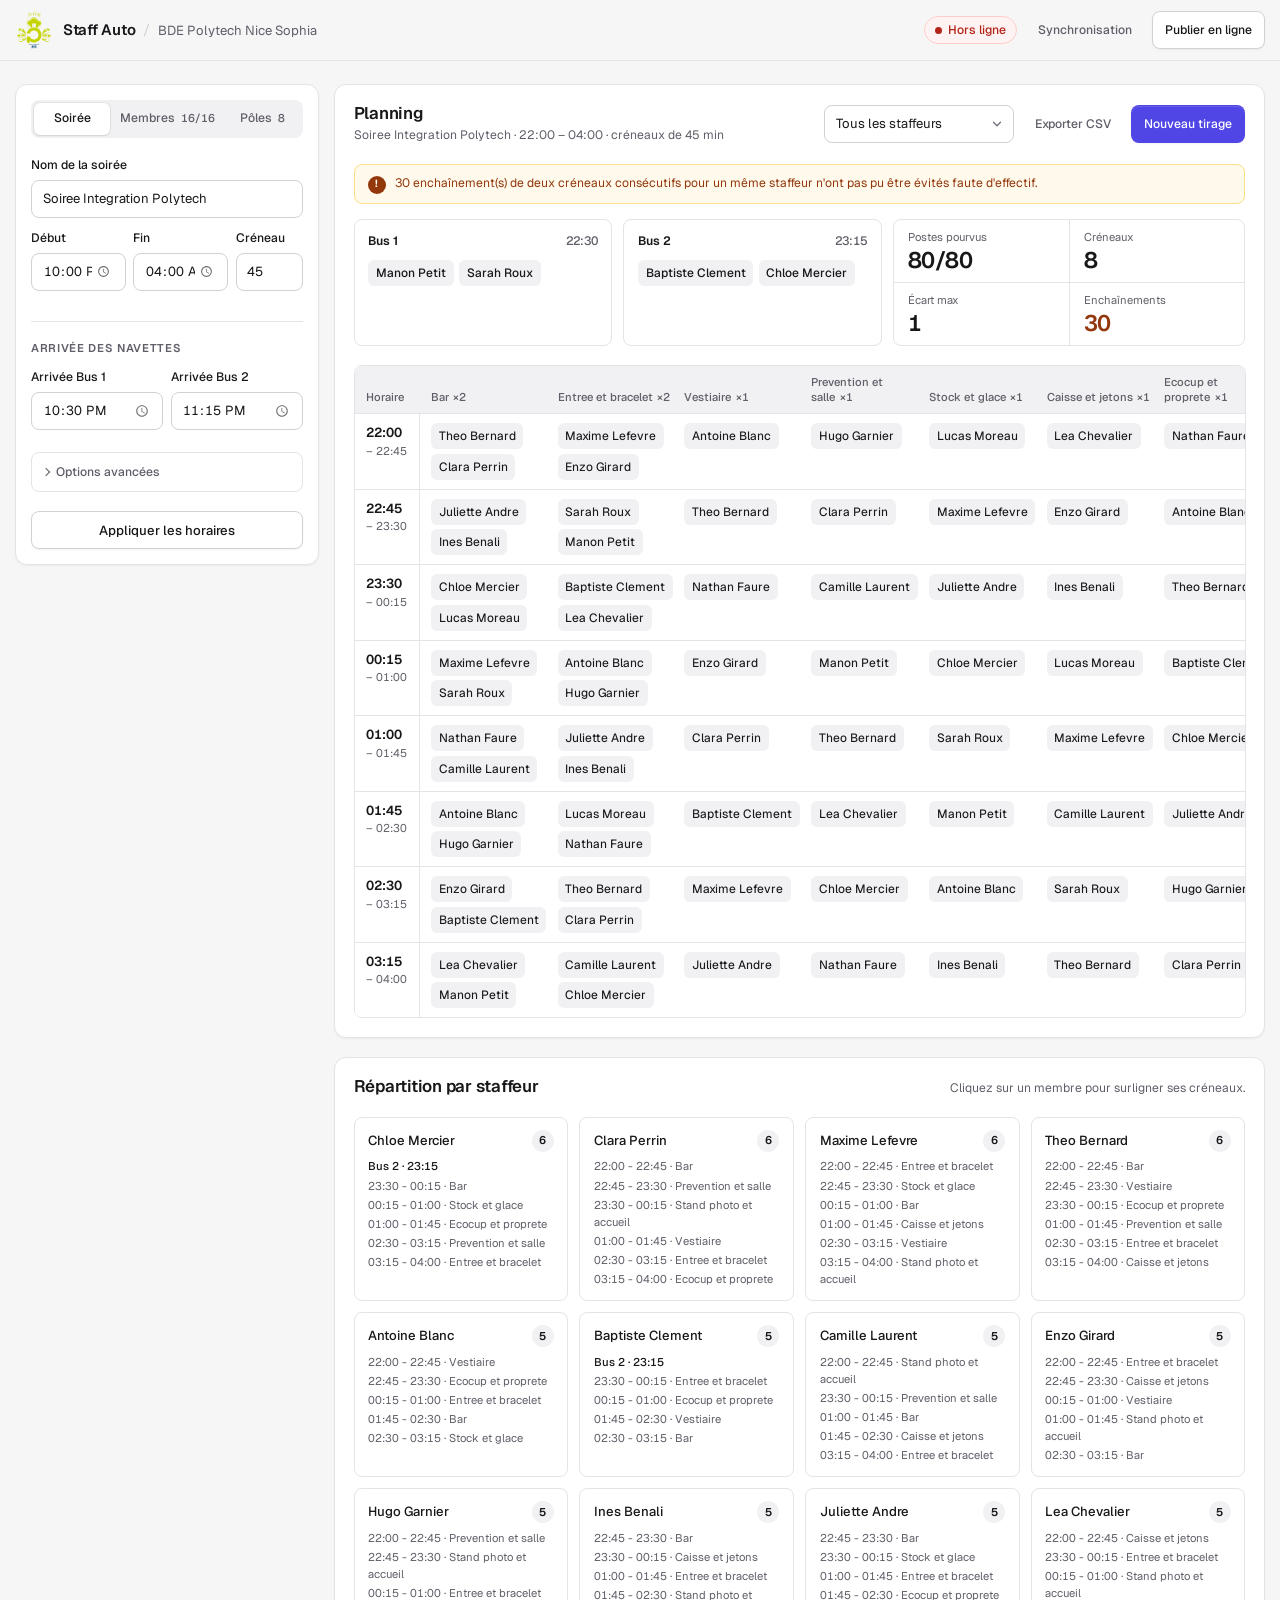
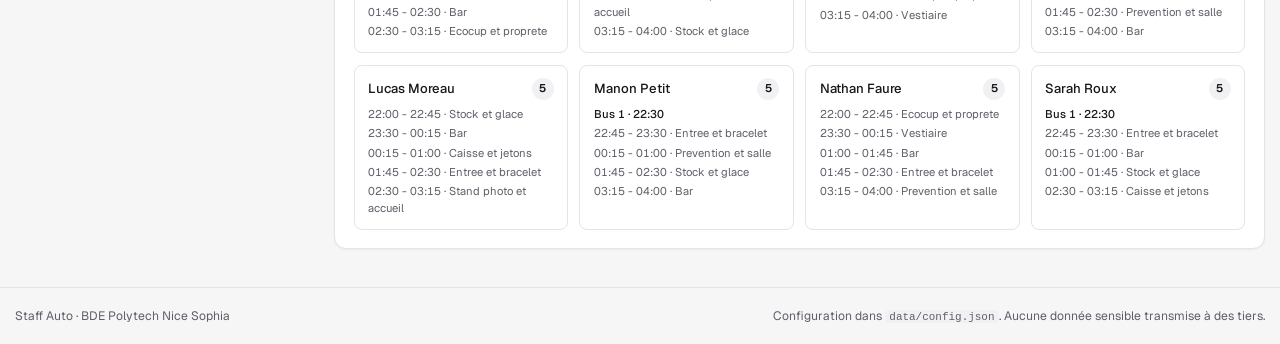
==== index.html @ 8bf87c96 "Remplacement des logos et favicons par le logo officiel BDE Polytech (SVG vectorisé + PNG)" ====
<!DOCTYPE html>
<html lang="fr">
<head>
  <meta charset="utf-8">
  <meta name="viewport" content="width=device-width, initial-scale=1">
  <title>Staff Auto : BDE Polytech Nice Sophia</title>
  <meta name="description" content="Outil de répartition automatique des staffs en soirée pour le BDE Polytech Nice Sophia : gestion des deux bus, créneaux de 45 minutes et pôles sans répétition.">
  <meta property="og:title" content="Staff Auto : BDE Polytech Nice Sophia">
  <meta property="og:description" content="Répartition automatique des staffs de soirée BDE avec gestion des bus et synchronisation en ligne.">
  <meta property="og:type" content="website">
  <meta property="og:image" content="./assets/Logo%20BDE.png">
  <meta name="twitter:card" content="summary">
  <meta name="color-scheme" content="light dark">
  <meta name="theme-color" content="#F6F6F7" media="(prefers-color-scheme: light)">
  <meta name="theme-color" content="#0E0E11" media="(prefers-color-scheme: dark)">
  <link rel="icon" type="image/svg+xml" href="./assets/favicon.svg">
  <link rel="alternate icon" type="image/png" href="./assets/Logo%20BDE.png">
  <link rel="apple-touch-icon" href="./assets/Logo%20BDE.png">
  <link rel="preconnect" href="https://fonts.googleapis.com">
  <link rel="preconnect" href="https://fonts.gstatic.com" crossorigin>
  <link href="https://fonts.googleapis.com/css2?family=Geist:wght@400;500;600;700&display=swap" rel="stylesheet">
  <link rel="stylesheet" href="./css/styles.css">
</head>
<body>
  <header class="site-header">
    <div class="container header-inner">
      <div class="brand">
        <img class="brand-mark" src="./assets/logo-bde.svg" alt="Logo BDE Polytech Nice Sophia" width="38" height="38">
        <div class="brand-copy">
          <h1 class="brand-title">Staff Auto</h1>
          <span class="brand-sep" aria-hidden="true">/</span>
          <p class="brand-sub">BDE Polytech Nice Sophia</p>
        </div>
      </div>

      <div class="header-actions">
        <span id="persistence-status" class="sync-pill" role="status" aria-live="polite" data-tone="busy">Chargement...</span>
        <button id="open-sync-btn" type="button" class="btn btn-quiet btn-sm">Synchronisation</button>
        <button id="publish-btn" type="button" class="btn btn-secondary btn-sm">Publier en ligne</button>
      </div>
    </div>
  </header>

  <main class="container">
    <div class="workspace-grid">
      <!-- Left sidebar: unified, tabbed configuration -->
      <aside class="sidebar" aria-label="Configuration du planning">
        <div class="sidebar-card">
          <div class="tab-bar" role="tablist" aria-label="Sections de configuration">
            <button type="button" role="tab" id="tab-btn-settings" aria-selected="true" aria-controls="tab-panel-settings" class="tab-btn">
              Soirée
            </button>
            <button type="button" role="tab" id="tab-btn-members" aria-selected="false" aria-controls="tab-panel-members" class="tab-btn" tabindex="-1">
              Membres <span id="members-count" class="tab-badge">0</span>
            </button>
            <button type="button" role="tab" id="tab-btn-roles" aria-selected="false" aria-controls="tab-panel-roles" class="tab-btn" tabindex="-1">
              Pôles <span id="roles-count" class="tab-badge">0</span>
            </button>
          </div>

          <!-- Panel 1: Event & Buses -->
          <section id="tab-panel-settings" role="tabpanel" aria-labelledby="tab-btn-settings" class="tab-panel">
            <h2 id="config-heading" class="visually-hidden">Paramètres de la soirée</h2>
            <form id="settings-form" aria-labelledby="config-heading" novalidate>
              <div class="form-group">
                <div class="field">
                  <label for="event-name">Nom de la soirée</label>
                  <input id="event-name" name="eventName" type="text" required maxlength="80" data-error="event-name-error" aria-invalid="false">
                  <span class="field-error" id="event-name-error">Indiquez un nom de soirée.</span>
                </div>

                <div class="form-row form-row-times">
                  <div class="field">
                    <label for="start-time">Début</label>
                    <input id="start-time" name="startTime" type="time" required data-error="start-time-error" aria-invalid="false">
                    <span class="field-error" id="start-time-error">Heure de début requise.</span>
                  </div>
                  <div class="field">
                    <label for="end-time">Fin</label>
                    <input id="end-time" name="endTime" type="time" required data-error="end-time-error" aria-invalid="false">
                    <span class="field-error" id="end-time-error">Heure de fin requise.</span>
                  </div>
                  <div class="field">
                    <label for="slot-duration" title="Durée d'un créneau en minutes">Créneau</label>
                    <input id="slot-duration" name="slotDuration" type="number" min="10" max="240" step="5" required data-error="slot-duration-error" aria-invalid="false">
                    <span class="field-error" id="slot-duration-error">Entre 10 et 240 min.</span>
                  </div>
                </div>
              </div>

              <div class="form-group">
                <span class="group-label">Arrivée des navettes</span>
                <div class="form-row">
                  <div class="field">
                    <label for="bus1-arrival">Arrivée Bus 1</label>
                    <input id="bus1-arrival" name="bus1Arrival" type="time" required data-error="bus1-arrival-error" aria-invalid="false">
                    <span class="field-error" id="bus1-arrival-error">Heure Bus 1 requise.</span>
                  </div>
                  <div class="field">
                    <label for="bus2-arrival">Arrivée Bus 2</label>
                    <input id="bus2-arrival" name="bus2Arrival" type="time" required data-error="bus2-arrival-error" aria-invalid="false">
                    <span class="field-error" id="bus2-arrival-error">Heure Bus 2 requise.</span>
                  </div>
                </div>

                <details class="advanced-details">
                  <summary>Options avancées</summary>
                  <div class="advanced-body">
                    <div class="form-row">
                      <div class="field">
                        <label for="bus-staff-count">Staffeurs / bus</label>
                        <input id="bus-staff-count" name="busStaffCount" type="number" min="1" max="6" required aria-invalid="false">
                      </div>
                      <div class="field">
                        <label for="bus-buffer">Battement (min)</label>
                        <input id="bus-buffer" name="busBufferMinutes" type="number" min="0" max="90" step="5" required aria-invalid="false">
                      </div>
                    </div>
                    <div class="field">
                      <label for="bus1-select-1">Attribution manuelle Bus 1</label>
                      <div class="form-row">
                        <select id="bus1-select-1" aria-label="Staffeur 1 du Bus 1" aria-invalid="false"></select>
                        <select id="bus1-select-2" aria-label="Staffeur 2 du Bus 1" aria-invalid="false"></select>
                      </div>
                    </div>
                    <div class="field">
                      <label for="bus2-select-1">Attribution manuelle Bus 2</label>
                      <div class="form-row">
                        <select id="bus2-select-1" aria-label="Staffeur 1 du Bus 2" aria-invalid="false"></select>
                        <select id="bus2-select-2" aria-label="Staffeur 2 du Bus 2" aria-invalid="false"></select>
                      </div>
                    </div>
                  </div>
                </details>
              </div>

              <button id="generate-header-btn" type="submit" class="btn btn-secondary w-full">Appliquer les horaires</button>
            </form>
          </section>

          <!-- Panel 2: Members -->
          <section id="tab-panel-members" role="tabpanel" aria-labelledby="tab-btn-members" class="tab-panel" hidden>
            <h2 id="members-heading" class="visually-hidden">Membres BDE</h2>
            <form id="add-member-form" class="inline-add" novalidate>
              <div class="field">
                <label for="new-member-name" class="visually-hidden">Ajouter un membre</label>
                <input id="new-member-name" name="memberName" type="text" placeholder="Ajouter un prénom et nom..." required maxlength="60" aria-invalid="false">
              </div>
              <button type="submit" class="btn btn-secondary">Ajouter</button>
            </form>
            <p class="hint">Décochez les absents du soir sans les retirer de la liste.</p>
            <ul id="members-list" class="roster-list"></ul>
          </section>

          <!-- Panel 3: Roles -->
          <section id="tab-panel-roles" role="tabpanel" aria-labelledby="tab-btn-roles" class="tab-panel" hidden>
            <h2 id="roles-heading" class="visually-hidden">Pôles de staff</h2>
            <form id="add-role-form" class="inline-add-role" novalidate>
              <div class="field">
                <label for="new-role-name" class="visually-hidden">Nom du pôle</label>
                <input id="new-role-name" name="roleName" type="text" placeholder="Nouveau pôle (ex. Vestiaire)" required maxlength="50" aria-invalid="false">
              </div>
              <div class="field">
                <label for="new-role-count" class="visually-hidden">Nombre de places</label>
                <input id="new-role-count" name="roleCount" type="number" min="1" max="10" value="1" required aria-label="Nombre de places par créneau" aria-invalid="false">
              </div>
              <button type="submit" class="btn btn-secondary">Ajouter</button>
            </form>
            <p class="hint">Nombre de staffeurs requis par créneau pour chaque pôle.</p>
            <ul id="roles-list" class="roster-list"></ul>
          </section>
        </div>
      </aside>

      <!-- Main content: Schedule, buses, and member workload -->
      <div class="main-column">
        <section class="panel" aria-labelledby="schedule-heading">
          <div class="results-toolbar">
            <div class="results-heading">
              <h2 id="schedule-heading" class="panel-title">Planning</h2>
              <p id="schedule-subtitle" class="hint"></p>
            </div>
            <div class="toolbar-actions">
              <div class="filter-box">
                <label for="member-filter" class="visually-hidden">Filtrer par staffeur</label>
                <select id="member-filter" class="filter-select" aria-label="Filtrer ou surligner un staffeur">
                  <option value="">Tous les staffeurs</option>
                </select>
              </div>
              <button id="export-csv-btn" type="button" class="btn btn-quiet btn-sm">Exporter CSV</button>
              <button id="reroll-btn" type="button" class="btn btn-primary btn-sm">Nouveau tirage</button>
            </div>
          </div>

          <div id="diagnostics-container" class="alert-list" aria-live="polite"></div>

          <!-- Compact overview bar combining buses and key metrics -->
          <div class="overview-strip">
            <div id="bus-strip" class="bus-strip" aria-label="Équipes bus"></div>
            <div id="metrics-bar" class="metrics-bar" aria-label="Indicateurs du planning"></div>
          </div>

          <div tabindex="0" role="region" aria-labelledby="schedule-caption" class="table-wrapper">
            <table id="schedule-table" class="schedule-table">
              <caption id="schedule-caption" class="visually-hidden">Répartition des créneaux par pôle de staff</caption>
              <thead id="schedule-thead"></thead>
              <tbody id="schedule-tbody"></tbody>
            </table>
          </div>
        </section>

        <section class="panel" aria-labelledby="summary-heading">
          <div class="section-head">
            <h2 id="summary-heading" class="panel-title">Répartition par staffeur</h2>
            <p class="hint">Cliquez sur un membre pour surligner ses créneaux.</p>
          </div>
          <div id="member-summary-grid" class="summary-grid"></div>
        </section>
      </div>
    </div>
  </main>

  <footer class="site-footer">
    <div class="container footer-inner">
      <p>Staff Auto · BDE Polytech Nice Sophia</p>
      <p>Configuration dans <code>data/config.json</code>. Aucune donnée sensible transmise à des tiers.</p>
    </div>
  </footer>

  <!-- Online sync modal (Supabase) -->
  <dialog id="sync-dialog" class="modal" closedby="any" aria-labelledby="sync-dialog-title">
    <div class="modal-head">
      <h2 id="sync-dialog-title">Synchronisation en ligne</h2>
      <button id="close-sync-btn" type="button" class="icon-btn" aria-label="Fermer" title="Fermer"><svg viewBox="0 0 16 16" width="16" height="16" aria-hidden="true"><path d="M4 4l8 8M12 4l-8 8" stroke="currentColor" stroke-width="1.6" stroke-linecap="round"/></svg></button>
    </div>
    <p class="hint modal-intro">
      Les membres, les pôles et le planning publié sont partagés via Supabase. La lecture est publique, la publication requiert le mot de passe BDE.
    </p>

    <form id="sb-form" class="mt-4" novalidate>
      <div class="form-group">
        <div class="field">
          <label for="sb-url">URL du projet Supabase</label>
          <input id="sb-url" name="url" type="text" placeholder="https://xxxx.supabase.co" autocapitalize="none" spellcheck="false" aria-describedby="sb-url-hint" aria-invalid="false">
          <span id="sb-url-hint" class="hint">URL racine du projet Supabase.</span>
        </div>
        <div class="field">
          <label for="sb-key">Clé publique anon</label>
          <input id="sb-key" name="anonKey" type="text" autocapitalize="none" spellcheck="false" aria-describedby="sb-key-hint" aria-invalid="false">
          <span id="sb-key-hint" class="hint">Clé publique uniquement (jamais la clé service_role).</span>
        </div>
        <div class="field">
          <label for="sb-password">Mot de passe BDE</label>
          <input id="sb-password" name="password" type="password" autocomplete="current-password" aria-describedby="sb-password-hint" aria-invalid="false">
          <span id="sb-password-hint" class="hint">Conservé uniquement durant cette session.</span>
        </div>
        <p id="sb-feedback" class="hint" role="status" aria-live="polite"></p>
        <div class="modal-actions">
          <button id="sb-reload-btn" type="button" class="btn btn-quiet btn-sm">Recharger depuis en ligne</button>
          <button type="submit" class="btn btn-primary btn-sm">Publier en ligne</button>
        </div>
      </div>
    </form>

    <div class="modal-footer-actions">
      <button id="download-json-btn" type="button" class="btn btn-quiet btn-sm">Télécharger config.json</button>
      <label for="import-json-input" class="btn btn-quiet btn-sm">Importer un JSON</label>
      <input id="import-json-input" type="file" accept="application/json" class="visually-hidden">
    </div>
  </dialog>

  <script type="module" src="./js/main.js"></script>
</body>
</html>
---- css/styles.css ----
@layer reset, base, components, utilities;

@layer reset {
  *,
  *::before,
  *::after {
    box-sizing: border-box;
  }

  body,
  h1,
  h2,
  h3,
  p,
  figure,
  blockquote,
  dl,
  dd {
    margin: 0;
  }

  ul,
  ol {
    margin: 0;
    padding: 0;
    list-style: none;
  }

  img,
  svg {
    display: block;
    max-width: 100%;
  }

  button,
  input,
  select,
  textarea {
    font: inherit;
    color: inherit;
  }
}

@layer base {
  /*
   * Palette : 2 calmes + 1 forte.
   *   --bg          calme 1 (60 %) : fond de page, gris très clair neutre
   *   --surface     calme 2 (30 %) : cartes, panneaux, tableaux
   *   --text        texte principal ; --text-muted texte secondaire
   *   --ink         structure : onglet actif, staffeur surligné, focus
   *   --accent      forte (< 10 %) : uniquement le CTA principal « Nouveau tirage »
   * Les couleurs d'état (danger, warn, ok) sont sémantiques et restent en fonds pâles.
   */
  :root {
    color-scheme: light;
    --bg: #F6F6F7;
    --surface: #FFFFFF;
    --surface-2: #F1F1F3;
    --border: #E4E4E7;
    --border-strong: #D1D1D6;
    --text: #18181B;
    --text-muted: #5F5F69;
    --ink: #18181B;
    --on-ink: #FFFFFF;
    --accent: #4F46E5;
    --accent-hover: #4338CA;
    --on-accent: #FFFFFF;

    --danger: #B42318;
    --danger-bg: #FEF3F2;
    --danger-border: #FECDCA;
    --warn: #93370D;
    --warn-bg: #FFFAEB;
    --warn-border: #FEDF89;
    --ok: #12B76A;

    --ring: color-mix(in srgb, var(--ink) 14%, transparent);
    --shadow-sm: 0 1px 2px rgb(16 16 20 / 0.05);
    --shadow-lg: 0 24px 48px -12px rgb(16 16 20 / 0.22);

    --font-sans: "Geist", ui-sans-serif, system-ui, -apple-system, "Segoe UI", sans-serif;

    --radius-sm: 6px;
    --radius-md: 8px;
    --radius-lg: 12px;
    --space-1: 0.25rem;
    --space-2: 0.5rem;
    --space-3: 0.75rem;
    --space-4: 1rem;
    --space-5: 1.25rem;
    --space-6: 1.5rem;
    --space-7: 2.5rem;
    --control-h: 38px;
  }

  @media (prefers-color-scheme: dark) {
    :root {
      color-scheme: dark;
      --bg: #0E0E11;
      --surface: #16161A;
      --surface-2: #1F1F24;
      --border: #2A2A31;
      --border-strong: #3A3A43;
      --text: #EDEDF0;
      --text-muted: #A1A1AA;
      --ink: #EDEDF0;
      --on-ink: #16161A;
      --accent: #4F46E5;
      --accent-hover: #5B53F0;

      --danger: #FDA29B;
      --danger-bg: #2B1514;
      --danger-border: #5C2620;
      --warn: #FEC84B;
      --warn-bg: #2A2110;
      --warn-border: #5C4512;
      --ok: #32D583;

      --ring: color-mix(in srgb, var(--ink) 22%, transparent);
      --shadow-sm: none;
      --shadow-lg: 0 24px 48px -12px rgb(0 0 0 / 0.6);
    }
  }

  html {
    background-color: var(--bg);
    color: var(--text);
    font-family: var(--font-sans);
    font-size: 15px;
    line-height: 1.5;
    -webkit-font-smoothing: antialiased;
    -moz-osx-font-smoothing: grayscale;
    font-feature-settings: "cv11", "ss01";
  }

  body {
    min-height: 100vh;
    display: flex;
    flex-direction: column;
  }

  main {
    flex: 1;
  }

  h1,
  h2,
  h3 {
    font-weight: 600;
    line-height: 1.25;
    letter-spacing: -0.015em;
    text-wrap: balance;
  }

  p {
    text-wrap: pretty;
  }

  code {
    font-family: ui-monospace, "SF Mono", Menlo, monospace;
    font-size: 0.9em;
    padding: 0.05rem 0.3rem;
    border-radius: 4px;
    background-color: var(--surface-2);
  }

  :where(a, button, input, select, textarea, summary, [tabindex]):focus-visible {
    outline: 2px solid var(--ink);
    outline-offset: 2px;
  }
}

@layer components {
  .container {
    width: min(1600px, 100% - 2rem);
    margin-inline: auto;
  }

  /* ---------- En-tête ---------- */
  .site-header {
    position: sticky;
    inset-block-start: 0;
    z-index: 20;
    background-color: color-mix(in srgb, var(--bg) 82%, transparent);
    backdrop-filter: saturate(1.4) blur(12px);
    border-block-end: 1px solid var(--border);
    margin-block-end: var(--space-6);
  }

  .header-inner {
    display: flex;
    flex-wrap: wrap;
    align-items: center;
    justify-content: space-between;
    gap: var(--space-3);
    min-height: 60px;
    padding-block: 0.6rem;
  }

  .brand {
    display: flex;
    align-items: center;
    gap: 0.65rem;
    min-width: 0;
  }

  .brand-mark {
    width: 38px;
    height: 38px;
    object-fit: contain;
    flex-shrink: 0;
  }

  .brand-copy {
    display: flex;
    align-items: baseline;
    gap: 0.5rem;
    min-width: 0;
  }

  .brand-title {
    font-size: 1rem;
    font-weight: 600;
    white-space: nowrap;
  }

  .brand-sep {
    color: var(--border-strong);
  }

  .brand-sub {
    font-size: 0.875rem;
    color: var(--text-muted);
    white-space: nowrap;
    overflow: hidden;
    text-overflow: ellipsis;
  }

  .header-actions {
    display: flex;
    flex-wrap: wrap;
    align-items: center;
    gap: var(--space-2);
  }

  .sync-pill {
    display: inline-flex;
    align-items: center;
    gap: 0.45rem;
    height: 28px;
    padding-inline: 0.65rem;
    border-radius: 999px;
    border: 1px solid var(--border);
    background-color: var(--surface);
    color: var(--text-muted);
    font-size: 0.8125rem;
    font-weight: 500;
    white-space: nowrap;
  }

  .sync-pill::before {
    content: "";
    width: 7px;
    height: 7px;
    border-radius: 50%;
    background-color: var(--ok);
    box-shadow: 0 0 0 3px color-mix(in srgb, var(--ok) 20%, transparent);
  }

  .sync-pill[data-tone="idle"]::before {
    background-color: var(--text-muted);
    box-shadow: 0 0 0 3px color-mix(in srgb, var(--text-muted) 18%, transparent);
  }

  .sync-pill[data-tone="busy"]::before {
    background-color: var(--warn-border);
    box-shadow: 0 0 0 3px color-mix(in srgb, var(--warn-border) 30%, transparent);
  }

  .sync-pill[data-tone="bad"] {
    color: var(--danger);
    border-color: var(--danger-border);
    background-color: var(--danger-bg);
  }

  .sync-pill[data-tone="bad"]::before {
    background-color: var(--danger);
    box-shadow: none;
  }

  /* ---------- Boutons ---------- */
  .btn {
    display: inline-flex;
    align-items: center;
    justify-content: center;
    gap: 0.4rem;
    min-height: var(--control-h);
    padding: 0 0.95rem;
    border-radius: var(--radius-md);
    border: 1px solid transparent;
    font-size: 0.875rem;
    font-weight: 500;
    line-height: 1;
    white-space: nowrap;
    cursor: pointer;
    text-decoration: none;
    user-select: none;
    transition: background-color 120ms ease, border-color 120ms ease, color 120ms ease, box-shadow 120ms ease;
  }

  .btn-sm {
    padding-inline: 0.8rem;
    font-size: 0.8125rem;
  }

  /* CTA principal : seule utilisation de l'accent. */
  .btn-primary {
    background-color: var(--accent);
    color: var(--on-accent);
    box-shadow: var(--shadow-sm), inset 0 1px 0 rgb(255 255 255 / 0.12);
  }

  .btn-primary:hover {
    background-color: var(--accent-hover);
  }

  .btn-secondary {
    background-color: var(--surface);
    color: var(--text);
    border-color: var(--border-strong);
    box-shadow: var(--shadow-sm);
  }

  .btn-secondary:hover {
    background-color: var(--surface-2);
  }

  .btn-quiet {
    background-color: transparent;
    color: var(--text-muted);
  }

  .btn-quiet:hover {
    background-color: var(--surface-2);
    color: var(--text);
  }

  .icon-btn {
    display: inline-grid;
    place-items: center;
    width: 32px;
    height: 32px;
    flex-shrink: 0;
    border: 0;
    border-radius: var(--radius-sm);
    background: transparent;
    color: var(--text-muted);
    cursor: pointer;
    transition: background-color 120ms ease, color 120ms ease;
  }

  .icon-btn:hover {
    background-color: var(--surface-2);
    color: var(--text);
  }

  .roster-remove:hover {
    color: var(--danger);
    background-color: var(--danger-bg);
  }

  /* ---------- Mise en page ---------- */
  .workspace-grid {
    display: grid;
    grid-template-columns: 1fr;
    gap: var(--space-4);
    align-items: start;
  }

  @media (min-width: 1024px) {
    .workspace-grid {
      grid-template-columns: 304px minmax(0, 1fr);
    }

    .sidebar {
      position: sticky;
      inset-block-start: calc(60px + var(--space-6));
    }
  }

  .main-column {
    display: flex;
    flex-direction: column;
    gap: var(--space-5);
    min-width: 0;
  }

  .panel,
  .sidebar-card {
    background-color: var(--surface);
    border: 1px solid var(--border);
    border-radius: var(--radius-lg);
    box-shadow: var(--shadow-sm);
  }

  .panel {
    padding: var(--space-5);
  }

  .sidebar-card {
    padding: var(--space-4);
  }

  .panel-title {
    font-size: 1.125rem;
  }

  .eyebrow {
    font-size: 0.75rem;
    font-weight: 600;
    letter-spacing: 0.06em;
    text-transform: uppercase;
    color: var(--text-muted);
  }

  /* ---------- Onglets (contrôle segmenté) ---------- */
  .tab-bar {
    display: grid;
    grid-template-columns: repeat(3, 1fr);
    gap: 2px;
    padding: 3px;
    background-color: var(--surface-2);
    border-radius: var(--radius-md);
    margin-block-end: var(--space-5);
  }

  .tab-btn {
    display: inline-flex;
    align-items: center;
    justify-content: center;
    gap: 0.4rem;
    min-height: 32px;
    padding: 0 0.5rem;
    border: 0;
    border-radius: 6px;
    background: transparent;
    color: var(--text-muted);
    font-size: 0.8125rem;
    font-weight: 500;
    cursor: pointer;
    transition: background-color 120ms ease, color 120ms ease;
  }

  .tab-btn:hover {
    color: var(--text);
  }

  .tab-btn[aria-selected="true"] {
    background-color: var(--surface);
    color: var(--text);
    box-shadow: 0 1px 2px rgb(16 16 20 / 0.08), 0 0 0 1px var(--border);
  }

  .tab-badge {
    font-size: 0.75rem;
    font-weight: 500;
    font-variant-numeric: tabular-nums;
    color: var(--text-muted);
  }

  .tab-panel[hidden] {
    display: none;
  }

  /* ---------- Formulaires ---------- */
  .form-group {
    padding-block-end: var(--space-5);
    margin-block-end: var(--space-5);
    border-block-end: 1px solid var(--border);
  }

  .form-group:last-of-type {
    border-block-end: 0;
    padding-block-end: 0;
  }

  .group-label {
    display: block;
    font-size: 0.75rem;
    font-weight: 600;
    text-transform: uppercase;
    letter-spacing: 0.06em;
    color: var(--text-muted);
    margin-block-end: var(--space-3);
  }

  .form-row {
    display: grid;
    grid-template-columns: repeat(auto-fit, minmax(84px, 1fr));
    gap: var(--space-2);
  }

  .form-row-times {
    grid-template-columns: minmax(0, 1fr) minmax(0, 1fr) 4.5rem;
  }

  .field {
    display: flex;
    flex-direction: column;
    gap: 0.35rem;
    margin-block-end: var(--space-3);
    min-width: 0;
  }

  .field:last-child {
    margin-block-end: 0;
  }

  label {
    font-size: 0.8125rem;
    font-weight: 500;
    color: var(--text);
  }

  .hint {
    font-size: 0.8125rem;
    color: var(--text-muted);
    line-height: 1.45;
  }

  .field-error {
    display: none;
    font-size: 0.75rem;
    font-weight: 500;
    color: var(--danger);
  }

  :is(:user-invalid, .user-invalid-fallback, [aria-invalid="true"]) ~ .field-error {
    display: block;
  }

  input[type="text"],
  input[type="time"],
  input[type="number"],
  input[type="password"],
  select {
    width: 100%;
    min-height: var(--control-h);
    padding: 0 0.7rem;
    border: 1px solid var(--border-strong);
    border-radius: var(--radius-md);
    background-color: var(--surface);
    color: var(--text);
    font-size: 0.875rem;
    font-variant-numeric: tabular-nums;
    transition: border-color 120ms ease, box-shadow 120ms ease;
  }

  input[type="time"]::-webkit-calendar-picker-indicator {
    margin-inline-start: 2px;
    opacity: 0.55;
    cursor: pointer;
  }

  @media (prefers-color-scheme: dark) {
    input[type="time"]::-webkit-calendar-picker-indicator {
      filter: invert(1);
    }
  }

  input::placeholder {
    color: var(--text-muted);
    opacity: 0.8;
  }

  select {
    appearance: none;
    padding-inline-end: 2rem;
    background-image: url("data:image/svg+xml,%3Csvg xmlns='http://www.w3.org/2000/svg' viewBox='0 0 16 16'%3E%3Cpath d='M4 6l4 4 4-4' fill='none' stroke='%2371717A' stroke-width='1.5' stroke-linecap='round' stroke-linejoin='round'/%3E%3C/svg%3E");
    background-repeat: no-repeat;
    background-position: right 0.6rem center;
    background-size: 14px;
    cursor: pointer;
  }

  input:hover,
  select:hover {
    border-color: var(--text-muted);
  }

  :is(input, select):focus-visible {
    outline: none;
    border-color: var(--ink);
    box-shadow: 0 0 0 3px var(--ring);
  }

  :is(input, select):is(:user-invalid, .user-invalid-fallback),
  :is(input, select)[aria-invalid="true"] {
    border-color: var(--danger);
    background-color: var(--danger-bg);
  }

  /* Options avancées repliables */
  .advanced-details {
    margin-block-start: var(--space-3);
    border: 1px solid var(--border);
    border-radius: var(--radius-md);
  }

  .advanced-details summary {
    display: flex;
    align-items: center;
    gap: 0.45rem;
    min-height: var(--control-h);
    padding-inline: 0.75rem;
    list-style: none;
    font-size: 0.8125rem;
    font-weight: 500;
    color: var(--text-muted);
    cursor: pointer;
    user-select: none;
  }

  .advanced-details summary::-webkit-details-marker {
    display: none;
  }

  .advanced-details summary::before {
    content: "";
    width: 6px;
    height: 6px;
    border-right: 1.5px solid currentColor;
    border-bottom: 1.5px solid currentColor;
    transform: rotate(-45deg);
  }

  .advanced-details[open] summary::before {
    transform: rotate(45deg) translate(-1px, -1px);
  }

  .advanced-details summary:hover {
    color: var(--text);
  }

  .advanced-body {
    padding: var(--space-3) 0.75rem 0.75rem;
    border-block-start: 1px solid var(--border);
  }

  /* ---------- Listes membres / pôles ---------- */
  .inline-add {
    display: grid;
    grid-template-columns: minmax(0, 1fr) auto;
    gap: var(--space-2);
    align-items: start;
    margin-block-end: var(--space-3);
  }

  .inline-add-role {
    display: grid;
    grid-template-columns: minmax(0, 1fr) 64px auto;
    gap: var(--space-2);
    align-items: start;
    margin-block-end: var(--space-3);
  }

  .inline-add .field,
  .inline-add-role .field {
    margin: 0;
  }

  .roster-list {
    display: flex;
    flex-direction: column;
    margin-block-start: var(--space-3);
    max-height: min(520px, 60vh);
    overflow-y: auto;
    margin-inline: calc(var(--space-2) * -1);
  }

  .roster-item {
    display: flex;
    align-items: center;
    justify-content: space-between;
    gap: var(--space-2);
    min-height: 40px;
    padding-inline: var(--space-2);
    border-radius: var(--radius-sm);
    font-size: 0.875rem;
  }

  .roster-item + .roster-item {
    border-block-start: 1px solid var(--border);
  }

  .roster-check {
    display: flex;
    align-items: center;
    gap: 0.65rem;
    flex: 1;
    min-width: 0;
    min-height: 38px;
    cursor: pointer;
    font-weight: 400;
  }

  .roster-check span {
    overflow: hidden;
    text-overflow: ellipsis;
    white-space: nowrap;
  }

  .roster-check input[type="checkbox"] {
    width: 16px;
    height: 16px;
    margin: 0;
    flex-shrink: 0;
    accent-color: var(--ink);
    cursor: pointer;
  }

  .roster-check input[type="checkbox"]:not(:checked) + span {
    color: var(--text-muted);
    text-decoration: line-through;
  }

  .roster-name {
    flex: 1;
    min-width: 0;
  }

  .role-count-input {
    width: 56px !important;
    min-height: 32px !important;
    padding: 0 0.3rem !important;
    text-align: center;
  }

  /* ---------- Barre d'outils du planning ---------- */
  .results-toolbar {
    display: flex;
    flex-wrap: wrap;
    align-items: center;
    justify-content: space-between;
    gap: var(--space-4);
    margin-block-end: var(--space-5);
  }

  .results-heading {
    display: flex;
    flex-direction: column;
    gap: 0.2rem;
    min-width: 0;
  }

  .toolbar-actions {
    display: flex;
    flex-wrap: wrap;
    align-items: center;
    gap: var(--space-2);
  }

  .filter-select {
    width: auto;
    min-width: 190px;
  }

  /* ---------- Alertes ---------- */
  .alert-list {
    display: flex;
    flex-direction: column;
    gap: var(--space-2);
  }

  .alert-list:not(:empty) {
    margin-block-end: var(--space-4);
  }

  .alert {
    display: flex;
    gap: 0.6rem;
    padding: 0.65rem 0.85rem;
    border-radius: var(--radius-md);
    border: 1px solid var(--warn-border);
    background-color: var(--warn-bg);
    color: var(--warn);
    font-size: 0.8125rem;
    line-height: 1.45;
  }

  .alert::before {
    content: "!";
    display: grid;
    place-items: center;
    flex-shrink: 0;
    width: 18px;
    height: 18px;
    margin-block-start: 1px;
    border-radius: 50%;
    background-color: var(--warn);
    color: var(--warn-bg);
    font-size: 0.6875rem;
    font-weight: 700;
  }

  .alert-error {
    border-color: var(--danger-border);
    background-color: var(--danger-bg);
    color: var(--danger);
  }

  .alert-error::before {
    background-color: var(--danger);
    color: var(--danger-bg);
  }

  /* ---------- Bandeau bus + indicateurs ---------- */
  .overview-strip {
    display: grid;
    grid-template-columns: minmax(0, 1fr);
    gap: var(--space-3);
    margin-block-end: var(--space-5);
  }

  @media (min-width: 1180px) {
    .overview-strip {
      grid-template-columns: minmax(0, 3fr) minmax(0, 2fr);
    }

    .overview-strip .metrics-bar {
      grid-template-columns: repeat(2, minmax(0, 1fr));
    }

    .overview-strip .metric-item:nth-child(3) {
      border-inline-start: 0;
    }

    .overview-strip .metric-item:nth-child(n + 3) {
      border-block-start: 1px solid var(--border);
    }
  }

  .bus-strip {
    display: grid;
    grid-template-columns: repeat(auto-fit, minmax(200px, 1fr));
    gap: var(--space-3);
  }

  .bus-card {
    display: flex;
    flex-direction: column;
    gap: 0.6rem;
    padding: 0.8rem 0.9rem;
    border: 1px solid var(--border);
    border-radius: var(--radius-md);
    background-color: var(--surface);
  }

  .bus-card-head {
    display: flex;
    align-items: center;
    justify-content: space-between;
    gap: var(--space-2);
    font-size: 0.8125rem;
  }

  .bus-card-head strong {
    font-weight: 600;
  }

  .bus-time {
    font-size: 0.8125rem;
    font-weight: 500;
    font-variant-numeric: tabular-nums;
    color: var(--text-muted);
  }

  .bus-staff-list {
    display: flex;
    flex-wrap: wrap;
    gap: 0.35rem;
  }

  .metrics-bar {
    display: grid;
    grid-template-columns: repeat(4, minmax(0, 1fr));
    border: 1px solid var(--border);
    border-radius: var(--radius-md);
    background-color: var(--surface);
  }

  .metric-item {
    display: flex;
    flex-direction: column;
    justify-content: center;
    gap: 0.15rem;
    padding: 0.6rem 0.9rem;
    min-width: 0;
  }

  .metric-item + .metric-item {
    border-inline-start: 1px solid var(--border);
  }

  .metric-label {
    font-size: 0.75rem;
    color: var(--text-muted);
    white-space: nowrap;
    overflow: hidden;
    text-overflow: ellipsis;
  }

  .metric-val {
    font-size: 1.5rem;
    font-weight: 600;
    line-height: 1.1;
    letter-spacing: -0.02em;
    font-variant-numeric: tabular-nums;
    color: var(--text);
  }

  .metric-item[data-tone="warn"] .metric-val {
    color: var(--warn);
  }

  .metric-item[data-tone="bad"] .metric-val {
    color: var(--danger);
  }

  /* ---------- Puces staffeur + surlignage ---------- */
  .member-chip {
    display: inline-flex;
    align-items: center;
    max-width: 100%;
    min-height: 26px;
    padding: 0 0.45rem;
    border: 1px solid transparent;
    border-radius: var(--radius-sm);
    background-color: var(--surface-2);
    color: var(--text);
    font-size: 0.8rem;
    font-weight: 450;
    white-space: nowrap;
    cursor: pointer;
    transition: background-color 120ms ease, border-color 120ms ease, color 120ms ease, opacity 120ms ease;
  }

  .member-chip:hover {
    border-color: var(--border-strong);
  }

  .member-chip-bus {
    font-weight: 500;
  }

  .member-chip-empty {
    background-color: var(--danger-bg);
    border: 1px dashed var(--danger-border);
    color: var(--danger);
    cursor: default;
  }

  .member-chip-empty:hover {
    border-color: var(--danger-border);
  }

  body[data-highlight-member] .member-chip:not(.is-highlighted):not(.member-chip-empty) {
    opacity: 0.28;
  }

  body[data-highlight-member] .member-chip.is-highlighted {
    background-color: var(--ink);
    border-color: var(--ink);
    color: var(--on-ink);
    font-weight: 500;
  }

  /* ---------- Tableau du planning ---------- */
  .table-wrapper {
    overflow-x: auto;
    max-inline-size: 100%;
    container-type: inline-size;
    border: 1px solid var(--border);
    border-radius: var(--radius-md);
    background-color: var(--surface);
  }

  .schedule-table {
    width: 100%;
    border-collapse: separate;
    border-spacing: 0;
    text-align: left;
  }

  .schedule-table th,
  .schedule-table td {
    padding: 0.6rem 0.375rem;
    border-block-end: 1px solid var(--border);
    vertical-align: top;
  }

  .schedule-table tbody tr:last-child th,
  .schedule-table tbody tr:last-child td {
    border-block-end: 0;
  }

  .schedule-table thead th {
    background-color: var(--surface-2);
    color: var(--text-muted);
    font-size: 0.75rem;
    font-weight: 500;
    line-height: 1.3;
    vertical-align: bottom;
  }

  .schedule-table thead th:first-child {
    position: sticky;
    inset-inline-start: 0;
    z-index: 2;
  }

  .role-cap-badge {
    margin-inline-start: 0.3rem;
    font-variant-numeric: tabular-nums;
    color: var(--text-muted);
    white-space: nowrap;
  }

  .schedule-table tbody tr:hover > * {
    background-color: color-mix(in srgb, var(--surface-2) 55%, var(--surface));
  }

  .schedule-table th:first-child {
    padding-inline: 0.75rem;
  }

  .schedule-table :is(th, td):last-child {
    padding-inline-end: 0.75rem;
  }

  .schedule-table :is(th, td):nth-child(2) {
    padding-inline-start: 0.75rem;
  }

  .schedule-table tbody th {
    position: sticky;
    inset-inline-start: 0;
    z-index: 1;
    width: 1%;
    background-color: var(--surface);
    border-inline-end: 1px solid var(--border);
    white-space: nowrap;
    font-variant-numeric: tabular-nums;
  }

  .slot-start {
    display: block;
    font-size: 0.875rem;
    font-weight: 600;
    color: var(--text);
  }

  .slot-end {
    display: block;
    font-size: 0.75rem;
    font-weight: 400;
    color: var(--text-muted);
  }

  .slot-partial-tag {
    display: inline-block;
    margin-block-start: 0.3rem;
    padding: 0.05rem 0.4rem;
    border-radius: 4px;
    background-color: var(--warn-bg);
    color: var(--warn);
    font-size: 0.6875rem;
    font-weight: 500;
  }

  .cell-occupants {
    display: flex;
    flex-direction: column;
    align-items: flex-start;
    gap: 0.3rem;
  }

  @container (width < 640px) {
    .schedule-table,
    .schedule-table thead,
    .schedule-table tbody,
    .schedule-table tr,
    .schedule-table th,
    .schedule-table td {
      display: block;
    }

    .schedule-table thead {
      display: none;
    }

    .schedule-table tbody tr {
      border-block-end: 1px solid var(--border);
    }

    .schedule-table tbody tr:last-child {
      border-block-end: 0;
    }

    .schedule-table tbody tr:hover > * {
      background-color: transparent;
    }

    .schedule-table tbody th {
      position: static;
      width: auto;
      display: flex;
      align-items: baseline;
      gap: 0.4rem;
      padding-block: 0.75rem 0.25rem;
      border: 0;
      background-color: transparent;
    }

    .schedule-table tbody th .slot-start,
    .schedule-table tbody th .slot-end {
      display: inline;
    }

    .slot-partial-tag {
      margin-block-start: 0;
    }

    .schedule-table td {
      display: grid;
      grid-template-columns: 9.5rem minmax(0, 1fr);
      gap: 0.5rem;
      align-items: start;
      padding-block: 0.3rem;
      padding-inline: 0.75rem;
      border: 0;
    }

    .schedule-table tbody tr td:last-child {
      padding-block-end: 0.85rem;
    }

    .schedule-table td::before {
      content: var(--cell-label);
      padding-block-start: 0.2rem;
      font-size: 0.75rem;
      color: var(--text-muted);
      overflow: hidden;
      text-overflow: ellipsis;
      white-space: nowrap;
    }

    .cell-occupants {
      flex-direction: row;
      flex-wrap: wrap;
    }
  }

  /* ---------- Répartition par staffeur ---------- */
  .section-head {
    display: flex;
    flex-wrap: wrap;
    align-items: baseline;
    justify-content: space-between;
    gap: var(--space-2) var(--space-4);
    margin-block-end: var(--space-5);
  }

  .summary-grid {
    display: grid;
    grid-template-columns: repeat(auto-fill, minmax(190px, 1fr));
    gap: var(--space-3);
  }

  .summary-card {
    padding: 0.8rem 0.9rem;
    border: 1px solid var(--border);
    border-radius: var(--radius-md);
    background-color: var(--surface);
    cursor: pointer;
    transition: border-color 120ms ease, box-shadow 120ms ease;
  }

  .summary-card:hover {
    border-color: var(--border-strong);
  }

  .summary-card.is-highlighted {
    border-color: var(--ink);
    box-shadow: inset 0 0 0 1px var(--ink);
  }

  .summary-card-head {
    display: flex;
    justify-content: space-between;
    align-items: center;
    gap: var(--space-2);
    margin-block-end: 0.45rem;
  }

  .summary-name {
    font-size: 0.875rem;
    font-weight: 500;
    overflow: hidden;
    text-overflow: ellipsis;
    white-space: nowrap;
  }

  .summary-count {
    display: inline-grid;
    place-items: center;
    min-width: 22px;
    height: 22px;
    padding-inline: 0.35rem;
    border-radius: 999px;
    background-color: var(--surface-2);
    font-size: 0.75rem;
    font-weight: 600;
    font-variant-numeric: tabular-nums;
  }

  .summary-card.is-highlighted .summary-count {
    background-color: var(--ink);
    color: var(--on-ink);
  }

  .summary-shifts {
    display: flex;
    flex-direction: column;
    gap: 0.15rem;
    font-size: 0.75rem;
    color: var(--text-muted);
    font-variant-numeric: tabular-nums;
  }

  .summary-bus {
    font-weight: 500;
    color: var(--text);
  }

  .summary-none {
    font-style: italic;
  }

  /* ---------- Fenêtre de synchronisation ---------- */
  dialog.modal {
    width: calc(100% - 2rem);
    max-width: 480px;
    padding: var(--space-6);
    border: 1px solid var(--border);
    border-radius: var(--radius-lg);
    background-color: var(--surface);
    color: var(--text);
    box-shadow: var(--shadow-lg);
  }

  dialog.modal::backdrop {
    background-color: rgb(9 9 11 / 0.45);
    backdrop-filter: blur(3px);
  }

  .modal-head {
    display: flex;
    justify-content: space-between;
    align-items: center;
    gap: var(--space-3);
    margin-block-end: var(--space-2);
  }

  .modal-head h2 {
    font-size: 1.0625rem;
  }

  .modal-intro {
    margin-block-end: var(--space-5);
  }

  .modal-actions {
    display: flex;
    flex-wrap: wrap;
    gap: var(--space-2);
    justify-content: flex-end;
    margin-block-start: var(--space-4);
  }

  .modal-footer-actions {
    display: flex;
    flex-wrap: wrap;
    gap: var(--space-2);
    padding-block-start: var(--space-4);
    border-block-start: 1px solid var(--border);
  }

  #sb-feedback:empty {
    display: none;
  }

  /* ---------- Pied de page ---------- */
  .site-footer {
    margin-block-start: var(--space-7);
    padding-block: var(--space-5);
    border-block-start: 1px solid var(--border);
    font-size: 0.8125rem;
    color: var(--text-muted);
  }

  .footer-inner {
    display: flex;
    flex-wrap: wrap;
    justify-content: space-between;
    gap: var(--space-2) var(--space-4);
  }

  /* ---------- Page 404 ---------- */
  .not-found {
    display: grid;
    place-items: center;
    padding-block: 6rem;
  }

  .not-found-card {
    display: flex;
    flex-direction: column;
    align-items: flex-start;
    gap: var(--space-3);
    width: min(440px, 100%);
  }

  .not-found-card .btn {
    margin-block-start: var(--space-3);
  }

  /* ---------- Mobile ---------- */
  @media (max-width: 720px) {
    :root {
      --control-h: 44px;
    }

    .container {
      width: min(1600px, 100% - 1.5rem);
    }

    .site-header {
      position: static;
      margin-block-end: var(--space-4);
    }

    .header-inner {
      gap: var(--space-2);
    }

    .brand-sep,
    .brand-sub {
      display: none;
    }

    /* Ligne 1 : marque + état ; ligne 2 : les deux actions. */
    .header-actions {
      display: contents;
    }

    .brand {
      flex: 1 0 auto;
    }

    .header-actions .btn {
      flex: 1 1 calc(50% - var(--space-2));
    }

    .panel {
      padding: var(--space-4);
    }

    .tab-btn {
      min-height: 40px;
    }

    .icon-btn {
      width: 44px;
      height: 44px;
    }

    .role-count-input {
      min-height: 40px !important;
    }

    .toolbar-actions {
      width: 100%;
    }

    .filter-box {
      flex: 1 1 100%;
    }

    .filter-select {
      width: 100%;
    }

    .toolbar-actions .btn {
      flex: 1;
    }

    .bus-strip {
      grid-template-columns: repeat(2, minmax(0, 1fr));
    }

    .bus-card-head {
      flex-wrap: wrap;
      gap: 0 var(--space-2);
    }

    .metrics-bar {
      grid-template-columns: repeat(2, minmax(0, 1fr));
    }

    .metric-item:nth-child(3) {
      border-inline-start: 0;
    }

    .metric-item:nth-child(n + 3) {
      border-block-start: 1px solid var(--border);
    }

    .metric-val {
      font-size: 1.375rem;
    }

    .member-chip {
      min-height: 34px;
    }

    .summary-grid {
      grid-template-columns: 1fr 1fr;
    }
  }

  @media (prefers-reduced-motion: reduce) {
    *,
    *::before,
    *::after {
      transition-duration: 0ms !important;
    }
  }
}

@layer utilities {
  .visually-hidden:where(:not(:focus-within, :active)) {
    position: absolute !important;
    clip-path: inset(50%) !important;
    overflow: hidden !important;
    width: 1px !important;
    height: 1px !important;
    margin: -1px !important;
    padding: 0 !important;
    border: 0 !important;
    white-space: nowrap !important;
  }

  .mt-4 {
    margin-block-start: var(--space-4);
  }

  .w-full {
    width: 100%;
  }
}
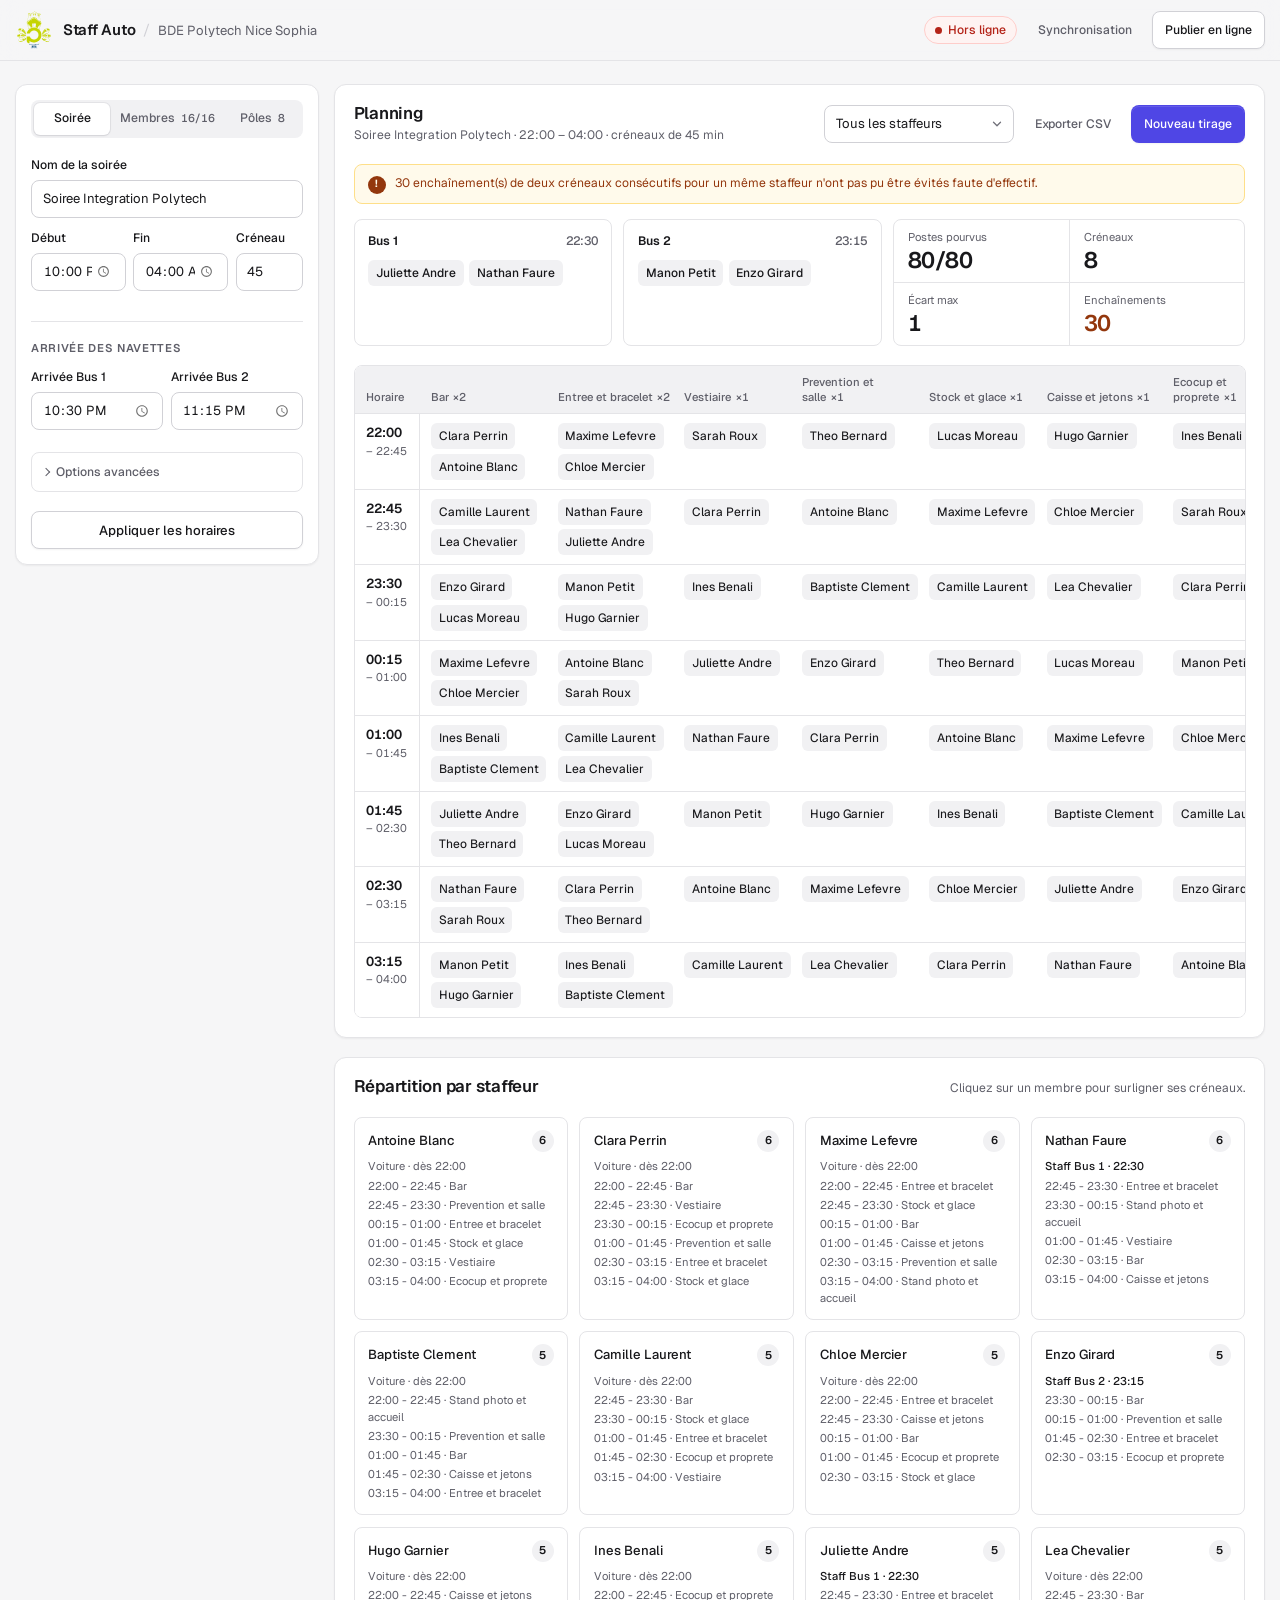
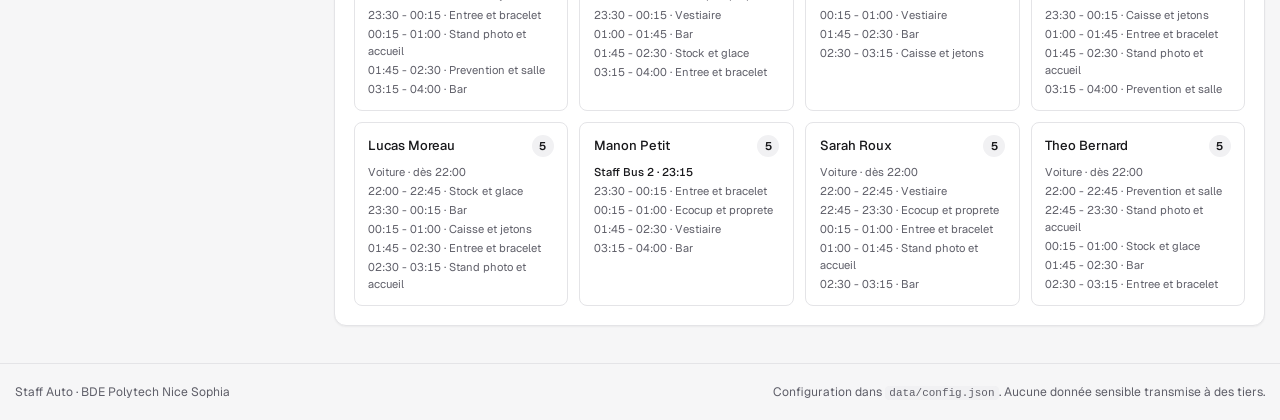
==== commit c03c7bd2: "Ajout du choix de moyen d'arrivée par staffeur (voiture, bus 1, bus 2)" ====
--- a/index.html
+++ b/index.html
@@ -148,7 +148,7 @@
               </div>
               <button type="submit" class="btn btn-secondary">Ajouter</button>
             </form>
-            <p class="hint">Décochez les absents du soir sans les retirer de la liste.</p>
+            <p class="hint">Décochez les absents et choisissez le moyen d'arrivée (voiture = dès le début).</p>
             <ul id="members-list" class="roster-list"></ul>
           </section>
 
--- a/css/styles.css
+++ b/css/styles.css
@@ -736,6 +736,17 @@
     text-align: center;
   }
 
+  .transport-select {
+    width: auto !important;
+    min-width: 88px;
+    min-height: 30px !important;
+    padding: 0 1.45rem 0 0.5rem !important;
+    font-size: 0.75rem !important;
+    background-position: right 0.35rem center !important;
+    background-size: 12px !important;
+    flex-shrink: 0;
+  }
+
   /* ---------- Barre d'outils du planning ---------- */
   .results-toolbar {
     display: flex;
@@ -1389,6 +1400,10 @@
       min-height: 40px !important;
     }
 
+    .transport-select {
+      min-height: 38px !important;
+    }
+
     .toolbar-actions {
       width: 100%;
     }
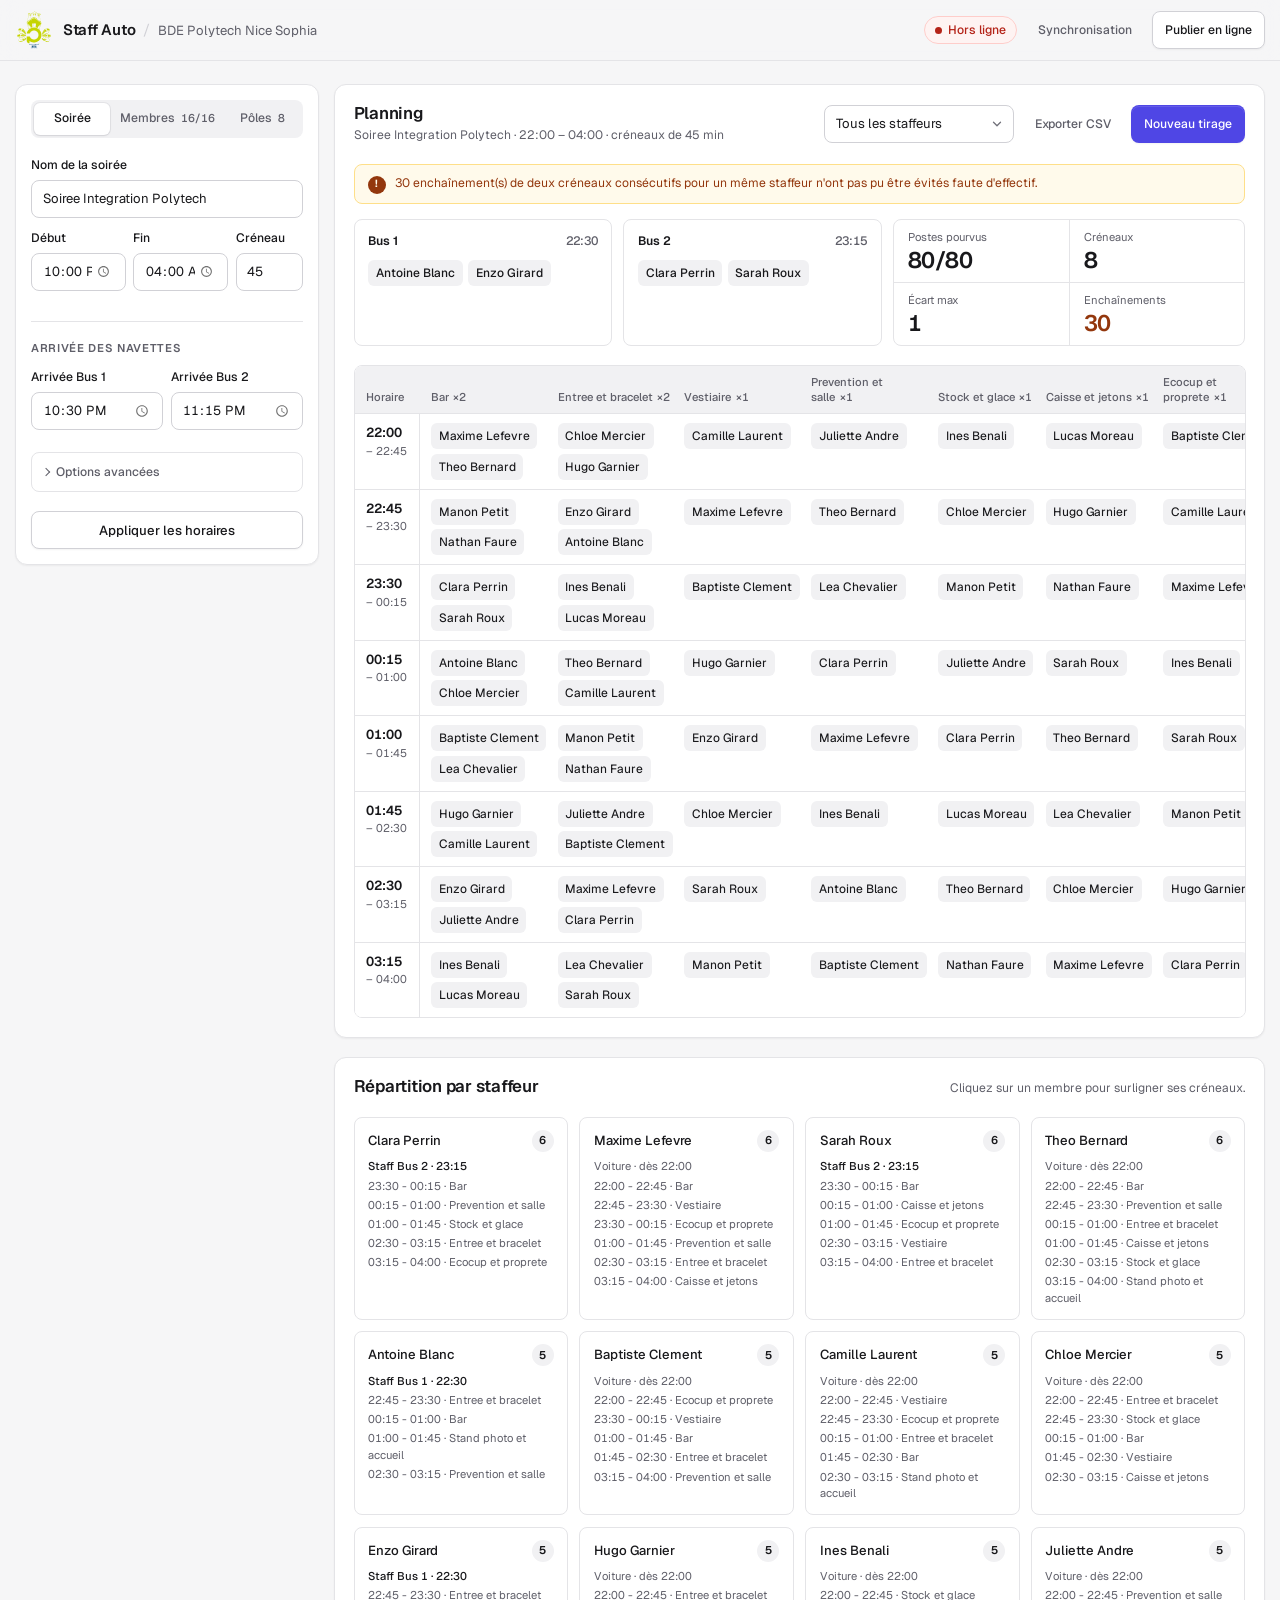
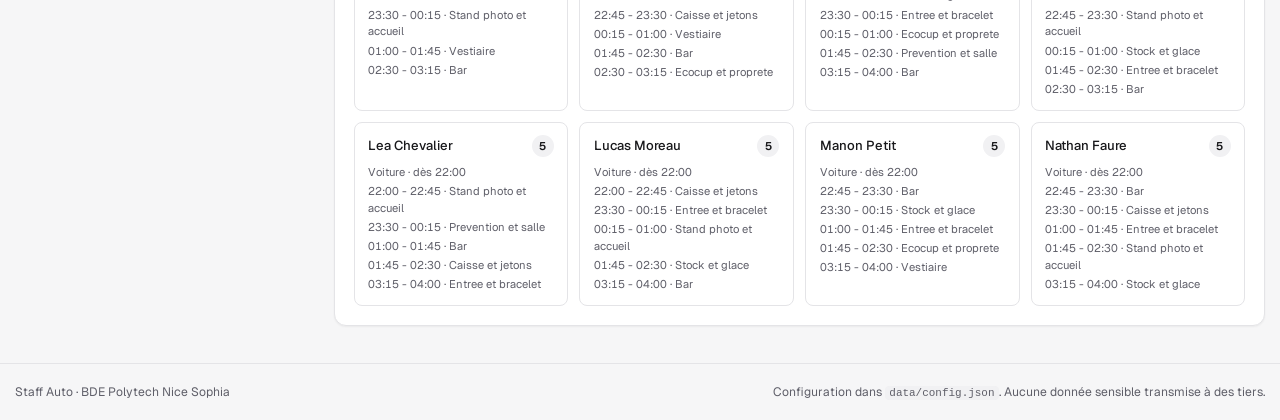
==== commit 443e7c43: "Force le rafraîchissement du favicon (nouvelle URL ?v=2 + PNG 192px léger)" ====
--- a/index.html
+++ b/index.html
@@ -13,9 +13,9 @@
   <meta name="color-scheme" content="light dark">
   <meta name="theme-color" content="#F6F6F7" media="(prefers-color-scheme: light)">
   <meta name="theme-color" content="#0E0E11" media="(prefers-color-scheme: dark)">
-  <link rel="icon" type="image/svg+xml" href="./assets/favicon.svg">
-  <link rel="alternate icon" type="image/png" href="./assets/Logo%20BDE.png">
-  <link rel="apple-touch-icon" href="./assets/Logo%20BDE.png">
+  <link rel="icon" type="image/svg+xml" href="./assets/logo-bde.svg?v=2">
+  <link rel="icon" type="image/png" sizes="192x192" href="./assets/favicon-192.png?v=2">
+  <link rel="apple-touch-icon" href="./assets/favicon-192.png?v=2">
   <link rel="preconnect" href="https://fonts.googleapis.com">
   <link rel="preconnect" href="https://fonts.gstatic.com" crossorigin>
   <link href="https://fonts.googleapis.com/css2?family=Geist:wght@400;500;600;700&display=swap" rel="stylesheet">
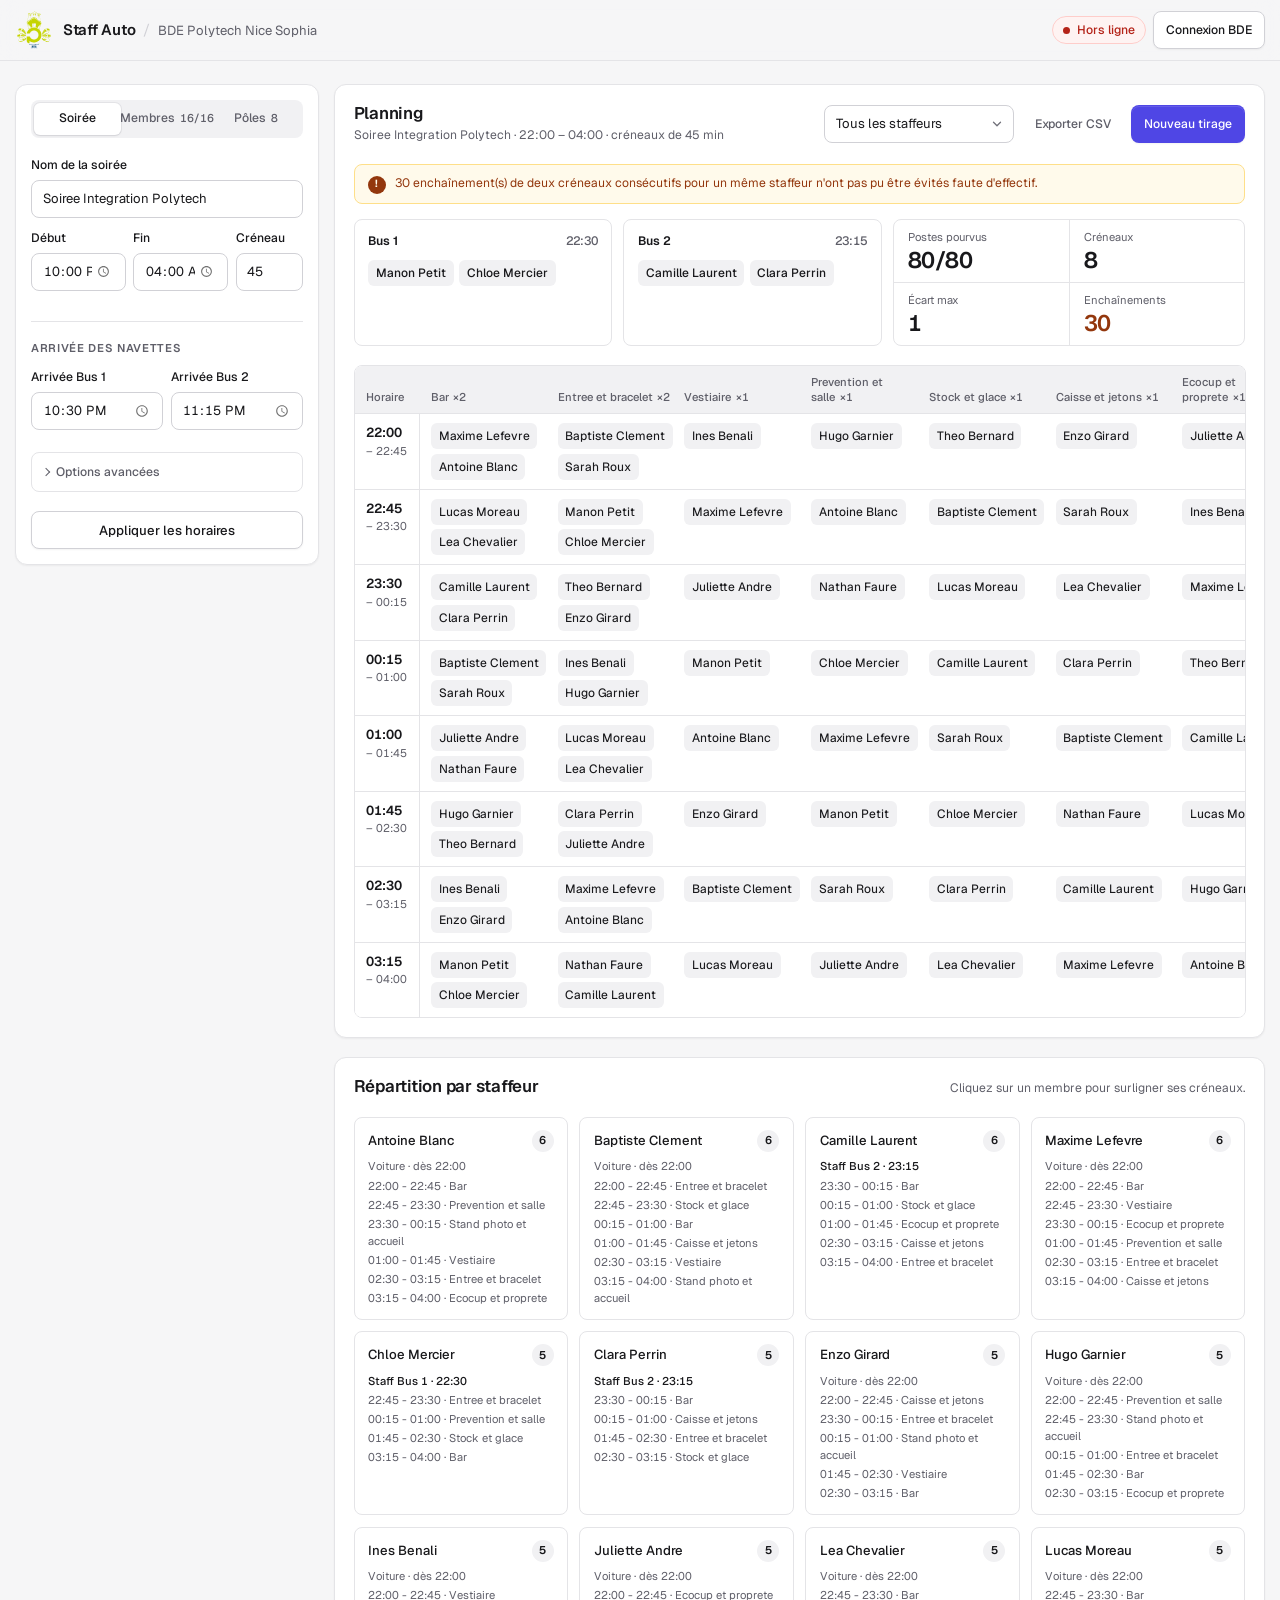
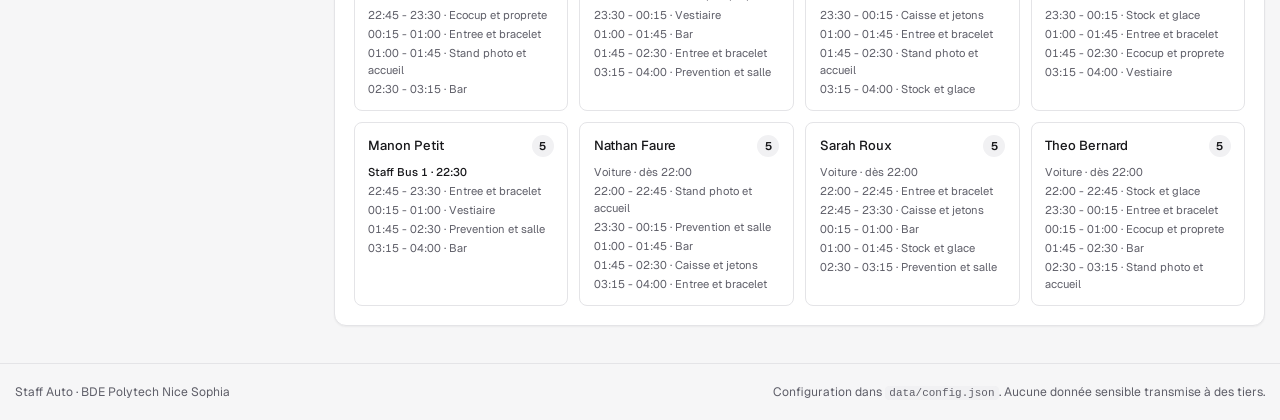
==== commit cfa98e30: "Connexion BDE persistante par cookie (30 jours) et sauvegarde automatique en ligne" ====
--- a/index.html
+++ b/index.html
@@ -35,8 +35,7 @@
 
       <div class="header-actions">
         <span id="persistence-status" class="sync-pill" role="status" aria-live="polite" data-tone="busy">Chargement...</span>
-        <button id="open-sync-btn" type="button" class="btn btn-quiet btn-sm">Synchronisation</button>
-        <button id="publish-btn" type="button" class="btn btn-secondary btn-sm">Publier en ligne</button>
+        <button id="open-sync-btn" type="button" class="btn btn-secondary btn-sm">Connexion BDE</button>
       </div>
     </div>
   </header>
@@ -227,44 +226,52 @@
     </div>
   </footer>
 
-  <!-- Online sync modal (Supabase) -->
+  <!-- Online sync / auth modal (Supabase) -->
   <dialog id="sync-dialog" class="modal" closedby="any" aria-labelledby="sync-dialog-title">
     <div class="modal-head">
-      <h2 id="sync-dialog-title">Synchronisation en ligne</h2>
+      <h2 id="sync-dialog-title">Connexion BDE</h2>
       <button id="close-sync-btn" type="button" class="icon-btn" aria-label="Fermer" title="Fermer"><svg viewBox="0 0 16 16" width="16" height="16" aria-hidden="true"><path d="M4 4l8 8M12 4l-8 8" stroke="currentColor" stroke-width="1.6" stroke-linecap="round"/></svg></button>
     </div>
     <p class="hint modal-intro">
-      Les membres, les pôles et le planning publié sont partagés via Supabase. La lecture est publique, la publication requiert le mot de passe BDE.
+      La consultation du planning est libre pour tous les staffeurs. Connectez-vous une seule fois pour enregistrer automatiquement chaque modification en ligne.
     </p>
 
     <form id="sb-form" class="mt-4" novalidate>
       <div class="form-group">
         <div class="field">
-          <label for="sb-url">URL du projet Supabase</label>
-          <input id="sb-url" name="url" type="text" placeholder="https://xxxx.supabase.co" autocapitalize="none" spellcheck="false" aria-describedby="sb-url-hint" aria-invalid="false">
-          <span id="sb-url-hint" class="hint">URL racine du projet Supabase.</span>
-        </div>
-        <div class="field">
-          <label for="sb-key">Clé publique anon</label>
-          <input id="sb-key" name="anonKey" type="text" autocapitalize="none" spellcheck="false" aria-describedby="sb-key-hint" aria-invalid="false">
-          <span id="sb-key-hint" class="hint">Clé publique uniquement (jamais la clé service_role).</span>
-        </div>
-        <div class="field">
           <label for="sb-password">Mot de passe BDE</label>
           <input id="sb-password" name="password" type="password" autocomplete="current-password" aria-describedby="sb-password-hint" aria-invalid="false">
-          <span id="sb-password-hint" class="hint">Conservé uniquement durant cette session.</span>
-        </div>
-        <p id="sb-feedback" class="hint" role="status" aria-live="polite"></p>
+          <span id="sb-password-hint" class="hint">Mémorisé 30 jours dans un cookie sur ce navigateur.</span>
+        </div>
+
+        <details class="advanced-details">
+          <summary>Paramètres Supabase et JSON</summary>
+          <div class="advanced-body">
+            <div class="field">
+              <label for="sb-url">URL du projet Supabase</label>
+              <input id="sb-url" name="url" type="text" placeholder="https://xxxx.supabase.co" autocapitalize="none" spellcheck="false" aria-describedby="sb-url-hint" aria-invalid="false">
+              <span id="sb-url-hint" class="hint">URL racine du projet Supabase.</span>
+            </div>
+            <div class="field">
+              <label for="sb-key">Clé publique anon</label>
+              <input id="sb-key" name="anonKey" type="text" autocapitalize="none" spellcheck="false" aria-describedby="sb-key-hint" aria-invalid="false">
+              <span id="sb-key-hint" class="hint">Clé publique uniquement (jamais service_role).</span>
+            </div>
+          </div>
+        </details>
+
+        <p id="sb-feedback" class="hint mt-4" role="status" aria-live="polite"></p>
         <div class="modal-actions">
-          <button id="sb-reload-btn" type="button" class="btn btn-quiet btn-sm">Recharger depuis en ligne</button>
-          <button type="submit" class="btn btn-primary btn-sm">Publier en ligne</button>
+          <button id="sb-logout-btn" type="button" class="btn btn-quiet btn-sm" hidden>Se déconnecter</button>
+          <button type="submit" class="btn btn-primary btn-sm">Se connecter et synchroniser</button>
         </div>
       </div>
     </form>
 
     <div class="modal-footer-actions">
-      <button id="download-json-btn" type="button" class="btn btn-quiet btn-sm">Télécharger config.json</button>
-      <label for="import-json-input" class="btn btn-quiet btn-sm">Importer un JSON</label>
+      <button id="sb-reload-btn" type="button" class="btn btn-quiet btn-sm">Recharger depuis en ligne</button>
+      <button id="download-json-btn" type="button" class="btn btn-quiet btn-sm">Télécharger JSON</button>
+      <label for="import-json-input" class="btn btn-quiet btn-sm">Importer JSON</label>
       <input id="import-json-input" type="file" accept="application/json" class="visually-hidden">
     </div>
   </dialog>
--- a/css/styles.css
+++ b/css/styles.css
@@ -372,9 +372,13 @@
   /* ---------- Mise en page ---------- */
   .workspace-grid {
     display: grid;
-    grid-template-columns: 1fr;
+    grid-template-columns: minmax(0, 1fr);
     gap: var(--space-4);
     align-items: start;
+  }
+
+  .sidebar {
+    min-width: 0;
   }
 
   @media (min-width: 1024px) {
@@ -397,6 +401,7 @@
 
   .panel,
   .sidebar-card {
+    min-width: 0;
     background-color: var(--surface);
     border: 1px solid var(--border);
     border-radius: var(--radius-lg);
@@ -426,7 +431,7 @@
   /* ---------- Onglets (contrôle segmenté) ---------- */
   .tab-bar {
     display: grid;
-    grid-template-columns: repeat(3, 1fr);
+    grid-template-columns: repeat(3, minmax(0, 1fr));
     gap: 2px;
     padding: 3px;
     background-color: var(--surface-2);
@@ -438,15 +443,17 @@
     display: inline-flex;
     align-items: center;
     justify-content: center;
-    gap: 0.4rem;
+    gap: 0.35rem;
+    min-width: 0;
     min-height: 32px;
-    padding: 0 0.5rem;
+    padding: 0 0.4rem;
     border: 0;
     border-radius: 6px;
     background: transparent;
     color: var(--text-muted);
     font-size: 0.8125rem;
     font-weight: 500;
+    white-space: nowrap;
     cursor: pointer;
     transition: background-color 120ms ease, color 120ms ease;
   }
@@ -545,6 +552,8 @@
   input[type="password"],
   select {
     width: 100%;
+    min-width: 0;
+    max-width: 100%;
     min-height: var(--control-h);
     padding: 0 0.7rem;
     border: 1px solid var(--border-strong);
@@ -1389,6 +1398,17 @@
 
     .tab-btn {
       min-height: 40px;
+      font-size: 0.78rem;
+      gap: 0.25rem;
+      padding: 0 0.3rem;
+    }
+
+    .form-row-times {
+      grid-template-columns: repeat(2, minmax(0, 1fr));
+    }
+
+    .form-row-times .field:last-child {
+      grid-column: 1 / -1;
     }
 
     .icon-btn {
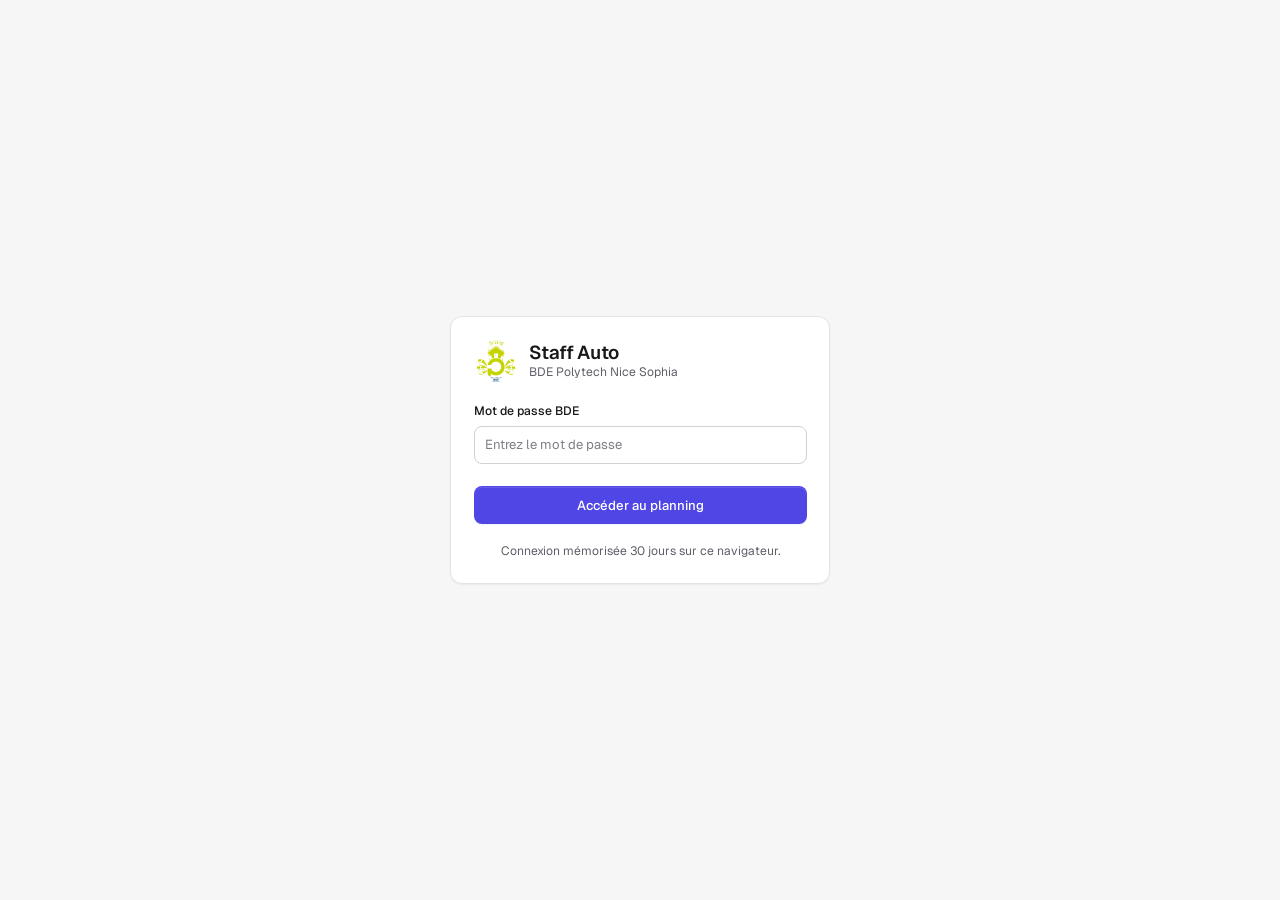
==== commit b57ae733: "Ajout écran de connexion avant accès au site + chargement instantané depuis le cache" ====
--- a/index.html
+++ b/index.html
@@ -18,10 +18,39 @@
   <link rel="apple-touch-icon" href="./assets/favicon-192.png?v=2">
   <link rel="preconnect" href="https://fonts.googleapis.com">
   <link rel="preconnect" href="https://fonts.gstatic.com" crossorigin>
+  <link rel="preconnect" href="https://wqayghhkgbprvofojjoo.supabase.co" crossorigin>
   <link href="https://fonts.googleapis.com/css2?family=Geist:wght@400;500;600;700&display=swap" rel="stylesheet">
   <link rel="stylesheet" href="./css/styles.css">
+  <script>
+    document.documentElement.dataset.auth = document.cookie.split("; ").some(function (c) {
+      return c.indexOf("bde_staff_auto_pwd=") === 0 && c.length > "bde_staff_auto_pwd=".length;
+    }) ? "ok" : "locked";
+  </script>
 </head>
 <body>
+  <!-- Full-screen login gate when no session cookie is present -->
+  <section id="login-gate" class="login-gate" aria-labelledby="login-title">
+    <div class="login-card">
+      <div class="login-brand">
+        <img class="brand-mark" src="./assets/logo-bde.svg" alt="Logo BDE Polytech Nice Sophia" width="44" height="44">
+        <div>
+          <h1 id="login-title" class="login-title">Staff Auto</h1>
+          <p class="hint">BDE Polytech Nice Sophia</p>
+        </div>
+      </div>
+
+      <form id="login-form" class="login-form" novalidate>
+        <div class="field">
+          <label for="login-password">Mot de passe BDE</label>
+          <input id="login-password" name="password" type="password" autocomplete="current-password" required placeholder="Entrez le mot de passe" aria-invalid="false">
+        </div>
+        <p id="login-feedback" class="hint login-error" role="status" aria-live="polite"></p>
+        <button id="login-submit-btn" type="submit" class="btn btn-primary w-full">Accéder au planning</button>
+      </form>
+      <p class="hint login-note">Connexion mémorisée 30 jours sur ce navigateur.</p>
+    </div>
+  </section>
+
   <header class="site-header">
     <div class="container header-inner">
       <div class="brand">
--- a/css/styles.css
+++ b/css/styles.css
@@ -176,6 +176,73 @@
     margin-inline: auto;
   }
 
+  /* ---------- Écran de connexion ---------- */
+  html[data-auth="locked"] .site-header,
+  html[data-auth="locked"] main,
+  html[data-auth="locked"] .site-footer {
+    display: none;
+  }
+
+  html[data-auth="ok"] .login-gate {
+    display: none;
+  }
+
+  .login-gate {
+    min-height: 100vh;
+    display: grid;
+    place-items: center;
+    padding: var(--space-5);
+  }
+
+  .login-card {
+    width: min(380px, 100%);
+    padding: var(--space-6);
+    background-color: var(--surface);
+    border: 1px solid var(--border);
+    border-radius: var(--radius-lg);
+    box-shadow: var(--shadow-sm);
+    display: flex;
+    flex-direction: column;
+    gap: var(--space-5);
+  }
+
+  .login-brand {
+    display: flex;
+    align-items: center;
+    gap: 0.75rem;
+  }
+
+  .login-brand .brand-mark {
+    width: 44px;
+    height: 44px;
+  }
+
+  .login-title {
+    font-size: 1.25rem;
+    font-weight: 600;
+  }
+
+  .login-form {
+    display: flex;
+    flex-direction: column;
+    gap: var(--space-3);
+  }
+
+  .login-error {
+    color: var(--danger);
+    font-weight: 500;
+    min-height: 1.2em;
+  }
+
+  .login-error:empty {
+    display: none;
+  }
+
+  .login-note {
+    text-align: center;
+    font-size: 0.75rem;
+  }
+
   /* ---------- En-tête ---------- */
   .site-header {
     position: sticky;
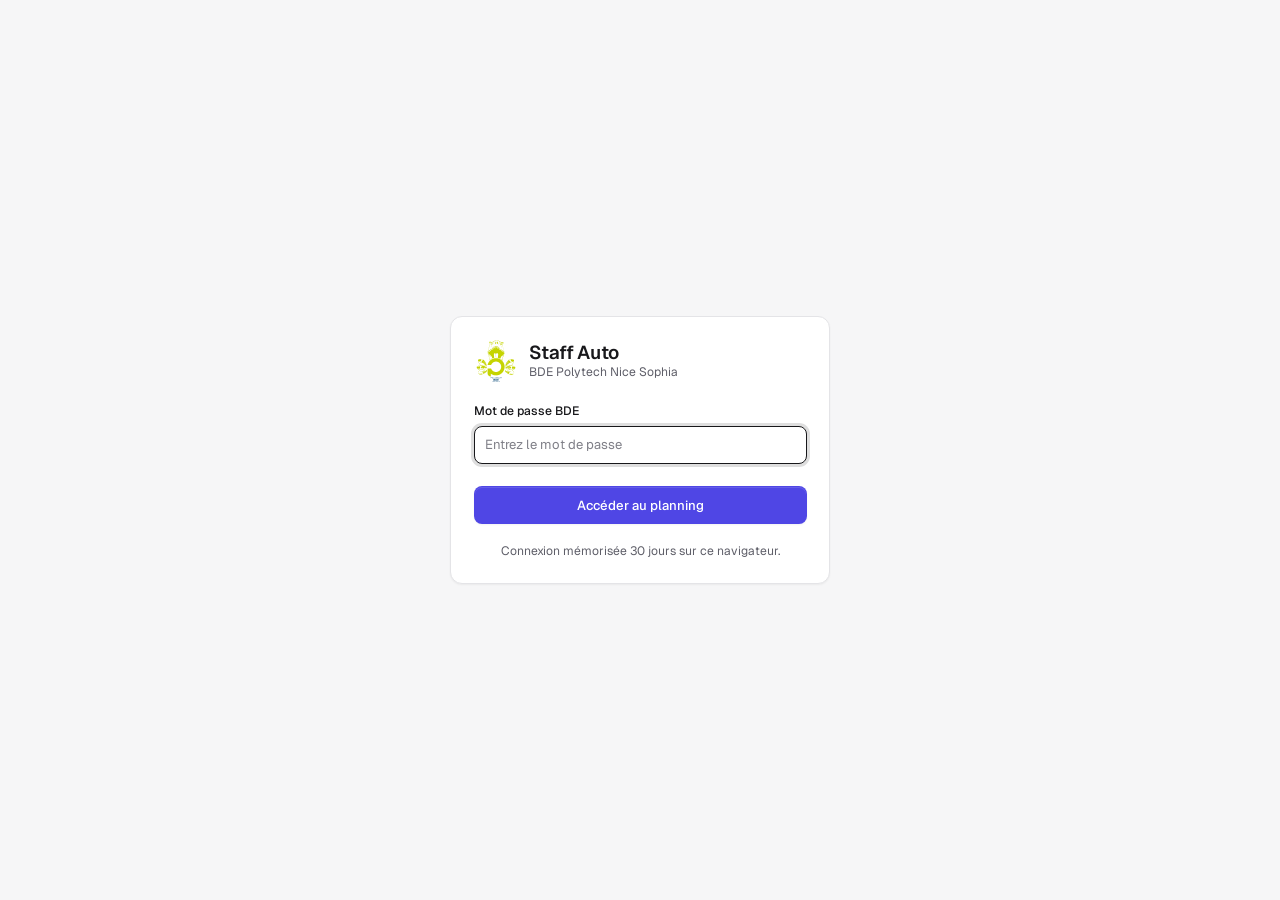
==== commit 3a8ceeeb: "Page dédiée login.html avant accès à index.html avec cookie persistant" ====
--- a/index.html
+++ b/index.html
@@ -22,35 +22,14 @@
   <link href="https://fonts.googleapis.com/css2?family=Geist:wght@400;500;600;700&display=swap" rel="stylesheet">
   <link rel="stylesheet" href="./css/styles.css">
   <script>
-    document.documentElement.dataset.auth = document.cookie.split("; ").some(function (c) {
+    if (!document.cookie.split("; ").some(function (c) {
       return c.indexOf("bde_staff_auto_pwd=") === 0 && c.length > "bde_staff_auto_pwd=".length;
-    }) ? "ok" : "locked";
+    })) {
+      location.replace("./login.html");
+    }
   </script>
 </head>
 <body>
-  <!-- Full-screen login gate when no session cookie is present -->
-  <section id="login-gate" class="login-gate" aria-labelledby="login-title">
-    <div class="login-card">
-      <div class="login-brand">
-        <img class="brand-mark" src="./assets/logo-bde.svg" alt="Logo BDE Polytech Nice Sophia" width="44" height="44">
-        <div>
-          <h1 id="login-title" class="login-title">Staff Auto</h1>
-          <p class="hint">BDE Polytech Nice Sophia</p>
-        </div>
-      </div>
-
-      <form id="login-form" class="login-form" novalidate>
-        <div class="field">
-          <label for="login-password">Mot de passe BDE</label>
-          <input id="login-password" name="password" type="password" autocomplete="current-password" required placeholder="Entrez le mot de passe" aria-invalid="false">
-        </div>
-        <p id="login-feedback" class="hint login-error" role="status" aria-live="polite"></p>
-        <button id="login-submit-btn" type="submit" class="btn btn-primary w-full">Accéder au planning</button>
-      </form>
-      <p class="hint login-note">Connexion mémorisée 30 jours sur ce navigateur.</p>
-    </div>
-  </section>
-
   <header class="site-header">
     <div class="container header-inner">
       <div class="brand">
--- a/css/styles.css
+++ b/css/styles.css
@@ -176,17 +176,7 @@
     margin-inline: auto;
   }
 
-  /* ---------- Écran de connexion ---------- */
-  html[data-auth="locked"] .site-header,
-  html[data-auth="locked"] main,
-  html[data-auth="locked"] .site-footer {
-    display: none;
-  }
-
-  html[data-auth="ok"] .login-gate {
-    display: none;
-  }
-
+  /* ---------- Page de connexion (login.html) ---------- */
   .login-gate {
     min-height: 100vh;
     display: grid;
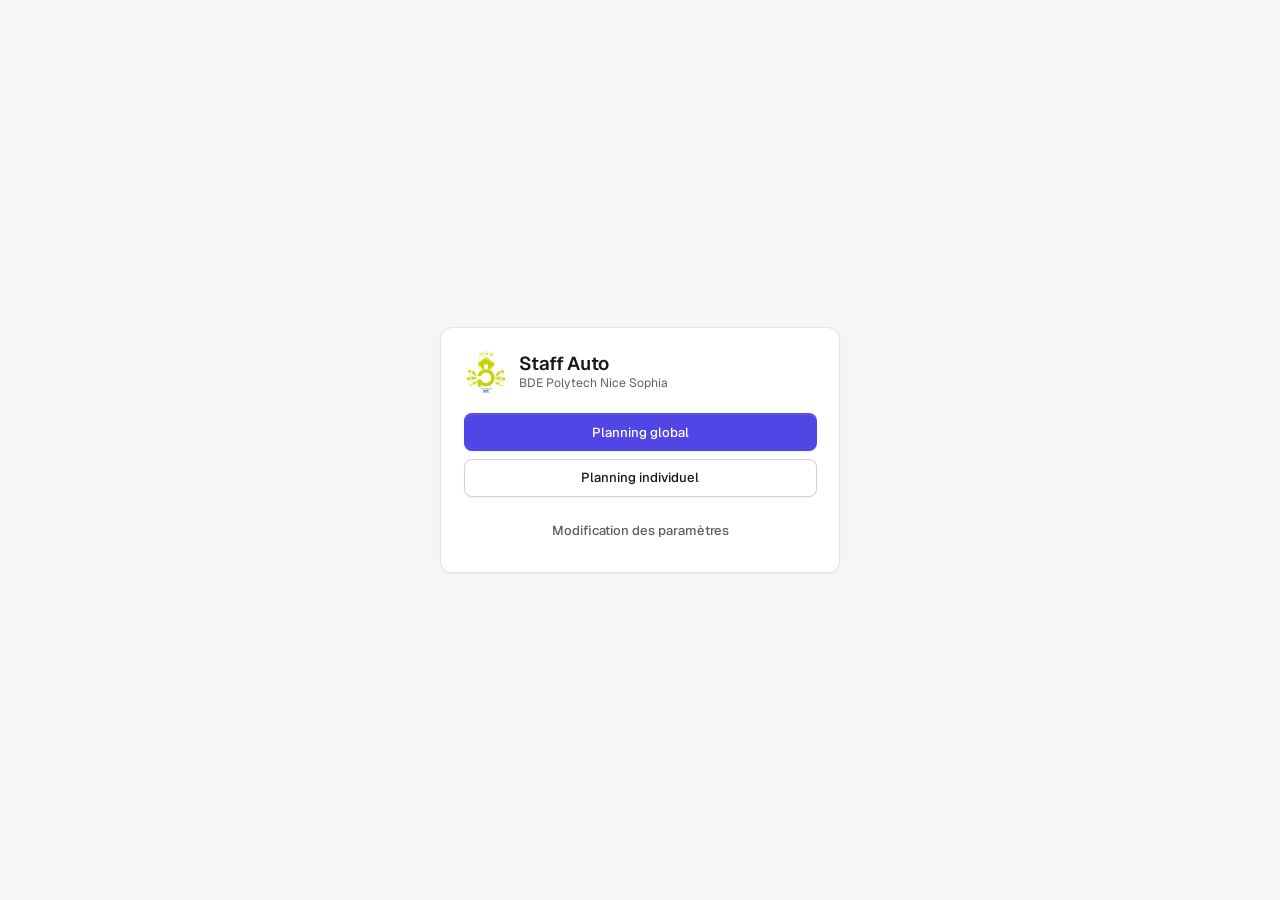
==== commit a5e57af0: "Séparation en 4 vues : accueil, planning global, planning individuel (lecture seule auto-actualisée)" ====
--- a/index.html
+++ b/index.html
@@ -4,9 +4,9 @@
   <meta charset="utf-8">
   <meta name="viewport" content="width=device-width, initial-scale=1">
   <title>Staff Auto : BDE Polytech Nice Sophia</title>
-  <meta name="description" content="Outil de répartition automatique des staffs en soirée pour le BDE Polytech Nice Sophia : gestion des deux bus, créneaux de 45 minutes et pôles sans répétition.">
+  <meta name="description" content="Consultez le planning global, votre planning individuel ou modifiez la configuration des staffs BDE Polytech Nice Sophia.">
   <meta property="og:title" content="Staff Auto : BDE Polytech Nice Sophia">
-  <meta property="og:description" content="Répartition automatique des staffs de soirée BDE avec gestion des bus et synchronisation en ligne.">
+  <meta property="og:description" content="Consultation des plannings et gestion des staffs de soirée BDE Polytech Nice Sophia.">
   <meta property="og:type" content="website">
   <meta property="og:image" content="./assets/Logo%20BDE.png">
   <meta name="twitter:card" content="summary">
@@ -21,269 +21,24 @@
   <link rel="preconnect" href="https://wqayghhkgbprvofojjoo.supabase.co" crossorigin>
   <link href="https://fonts.googleapis.com/css2?family=Geist:wght@400;500;600;700&display=swap" rel="stylesheet">
   <link rel="stylesheet" href="./css/styles.css">
-  <script>
-    if (!document.cookie.split("; ").some(function (c) {
-      return c.indexOf("bde_staff_auto_pwd=") === 0 && c.length > "bde_staff_auto_pwd=".length;
-    })) {
-      location.replace("./login.html");
-    }
-  </script>
 </head>
 <body>
-  <header class="site-header">
-    <div class="container header-inner">
-      <div class="brand">
-        <img class="brand-mark" src="./assets/logo-bde.svg" alt="Logo BDE Polytech Nice Sophia" width="38" height="38">
-        <div class="brand-copy">
-          <h1 class="brand-title">Staff Auto</h1>
-          <span class="brand-sep" aria-hidden="true">/</span>
-          <p class="brand-sub">BDE Polytech Nice Sophia</p>
+  <main class="login-gate">
+    <section class="home-card" aria-labelledby="home-title">
+      <div class="login-brand">
+        <img class="brand-mark" src="./assets/logo-bde.svg" alt="Logo BDE Polytech Nice Sophia" width="44" height="44">
+        <div>
+          <h1 id="home-title" class="login-title">Staff Auto</h1>
+          <p class="hint">BDE Polytech Nice Sophia</p>
         </div>
       </div>
 
-      <div class="header-actions">
-        <span id="persistence-status" class="sync-pill" role="status" aria-live="polite" data-tone="busy">Chargement...</span>
-        <button id="open-sync-btn" type="button" class="btn btn-secondary btn-sm">Connexion BDE</button>
-      </div>
-    </div>
-  </header>
-
-  <main class="container">
-    <div class="workspace-grid">
-      <!-- Left sidebar: unified, tabbed configuration -->
-      <aside class="sidebar" aria-label="Configuration du planning">
-        <div class="sidebar-card">
-          <div class="tab-bar" role="tablist" aria-label="Sections de configuration">
-            <button type="button" role="tab" id="tab-btn-settings" aria-selected="true" aria-controls="tab-panel-settings" class="tab-btn">
-              Soirée
-            </button>
-            <button type="button" role="tab" id="tab-btn-members" aria-selected="false" aria-controls="tab-panel-members" class="tab-btn" tabindex="-1">
-              Membres <span id="members-count" class="tab-badge">0</span>
-            </button>
-            <button type="button" role="tab" id="tab-btn-roles" aria-selected="false" aria-controls="tab-panel-roles" class="tab-btn" tabindex="-1">
-              Pôles <span id="roles-count" class="tab-badge">0</span>
-            </button>
-          </div>
-
-          <!-- Panel 1: Event & Buses -->
-          <section id="tab-panel-settings" role="tabpanel" aria-labelledby="tab-btn-settings" class="tab-panel">
-            <h2 id="config-heading" class="visually-hidden">Paramètres de la soirée</h2>
-            <form id="settings-form" aria-labelledby="config-heading" novalidate>
-              <div class="form-group">
-                <div class="field">
-                  <label for="event-name">Nom de la soirée</label>
-                  <input id="event-name" name="eventName" type="text" required maxlength="80" data-error="event-name-error" aria-invalid="false">
-                  <span class="field-error" id="event-name-error">Indiquez un nom de soirée.</span>
-                </div>
-
-                <div class="form-row form-row-times">
-                  <div class="field">
-                    <label for="start-time">Début</label>
-                    <input id="start-time" name="startTime" type="time" required data-error="start-time-error" aria-invalid="false">
-                    <span class="field-error" id="start-time-error">Heure de début requise.</span>
-                  </div>
-                  <div class="field">
-                    <label for="end-time">Fin</label>
-                    <input id="end-time" name="endTime" type="time" required data-error="end-time-error" aria-invalid="false">
-                    <span class="field-error" id="end-time-error">Heure de fin requise.</span>
-                  </div>
-                  <div class="field">
-                    <label for="slot-duration" title="Durée d'un créneau en minutes">Créneau</label>
-                    <input id="slot-duration" name="slotDuration" type="number" min="10" max="240" step="5" required data-error="slot-duration-error" aria-invalid="false">
-                    <span class="field-error" id="slot-duration-error">Entre 10 et 240 min.</span>
-                  </div>
-                </div>
-              </div>
-
-              <div class="form-group">
-                <span class="group-label">Arrivée des navettes</span>
-                <div class="form-row">
-                  <div class="field">
-                    <label for="bus1-arrival">Arrivée Bus 1</label>
-                    <input id="bus1-arrival" name="bus1Arrival" type="time" required data-error="bus1-arrival-error" aria-invalid="false">
-                    <span class="field-error" id="bus1-arrival-error">Heure Bus 1 requise.</span>
-                  </div>
-                  <div class="field">
-                    <label for="bus2-arrival">Arrivée Bus 2</label>
-                    <input id="bus2-arrival" name="bus2Arrival" type="time" required data-error="bus2-arrival-error" aria-invalid="false">
-                    <span class="field-error" id="bus2-arrival-error">Heure Bus 2 requise.</span>
-                  </div>
-                </div>
-
-                <details class="advanced-details">
-                  <summary>Options avancées</summary>
-                  <div class="advanced-body">
-                    <div class="form-row">
-                      <div class="field">
-                        <label for="bus-staff-count">Staffeurs / bus</label>
-                        <input id="bus-staff-count" name="busStaffCount" type="number" min="1" max="6" required aria-invalid="false">
-                      </div>
-                      <div class="field">
-                        <label for="bus-buffer">Battement (min)</label>
-                        <input id="bus-buffer" name="busBufferMinutes" type="number" min="0" max="90" step="5" required aria-invalid="false">
-                      </div>
-                    </div>
-                    <div class="field">
-                      <label for="bus1-select-1">Attribution manuelle Bus 1</label>
-                      <div class="form-row">
-                        <select id="bus1-select-1" aria-label="Staffeur 1 du Bus 1" aria-invalid="false"></select>
-                        <select id="bus1-select-2" aria-label="Staffeur 2 du Bus 1" aria-invalid="false"></select>
-                      </div>
-                    </div>
-                    <div class="field">
-                      <label for="bus2-select-1">Attribution manuelle Bus 2</label>
-                      <div class="form-row">
-                        <select id="bus2-select-1" aria-label="Staffeur 1 du Bus 2" aria-invalid="false"></select>
-                        <select id="bus2-select-2" aria-label="Staffeur 2 du Bus 2" aria-invalid="false"></select>
-                      </div>
-                    </div>
-                  </div>
-                </details>
-              </div>
-
-              <button id="generate-header-btn" type="submit" class="btn btn-secondary w-full">Appliquer les horaires</button>
-            </form>
-          </section>
-
-          <!-- Panel 2: Members -->
-          <section id="tab-panel-members" role="tabpanel" aria-labelledby="tab-btn-members" class="tab-panel" hidden>
-            <h2 id="members-heading" class="visually-hidden">Membres BDE</h2>
-            <form id="add-member-form" class="inline-add" novalidate>
-              <div class="field">
-                <label for="new-member-name" class="visually-hidden">Ajouter un membre</label>
-                <input id="new-member-name" name="memberName" type="text" placeholder="Ajouter un prénom et nom..." required maxlength="60" aria-invalid="false">
-              </div>
-              <button type="submit" class="btn btn-secondary">Ajouter</button>
-            </form>
-            <p class="hint">Décochez les absents et choisissez le moyen d'arrivée (voiture = dès le début).</p>
-            <ul id="members-list" class="roster-list"></ul>
-          </section>
-
-          <!-- Panel 3: Roles -->
-          <section id="tab-panel-roles" role="tabpanel" aria-labelledby="tab-btn-roles" class="tab-panel" hidden>
-            <h2 id="roles-heading" class="visually-hidden">Pôles de staff</h2>
-            <form id="add-role-form" class="inline-add-role" novalidate>
-              <div class="field">
-                <label for="new-role-name" class="visually-hidden">Nom du pôle</label>
-                <input id="new-role-name" name="roleName" type="text" placeholder="Nouveau pôle (ex. Vestiaire)" required maxlength="50" aria-invalid="false">
-              </div>
-              <div class="field">
-                <label for="new-role-count" class="visually-hidden">Nombre de places</label>
-                <input id="new-role-count" name="roleCount" type="number" min="1" max="10" value="1" required aria-label="Nombre de places par créneau" aria-invalid="false">
-              </div>
-              <button type="submit" class="btn btn-secondary">Ajouter</button>
-            </form>
-            <p class="hint">Nombre de staffeurs requis par créneau pour chaque pôle.</p>
-            <ul id="roles-list" class="roster-list"></ul>
-          </section>
-        </div>
-      </aside>
-
-      <!-- Main content: Schedule, buses, and member workload -->
-      <div class="main-column">
-        <section class="panel" aria-labelledby="schedule-heading">
-          <div class="results-toolbar">
-            <div class="results-heading">
-              <h2 id="schedule-heading" class="panel-title">Planning</h2>
-              <p id="schedule-subtitle" class="hint"></p>
-            </div>
-            <div class="toolbar-actions">
-              <div class="filter-box">
-                <label for="member-filter" class="visually-hidden">Filtrer par staffeur</label>
-                <select id="member-filter" class="filter-select" aria-label="Filtrer ou surligner un staffeur">
-                  <option value="">Tous les staffeurs</option>
-                </select>
-              </div>
-              <button id="export-csv-btn" type="button" class="btn btn-quiet btn-sm">Exporter CSV</button>
-              <button id="reroll-btn" type="button" class="btn btn-primary btn-sm">Nouveau tirage</button>
-            </div>
-          </div>
-
-          <div id="diagnostics-container" class="alert-list" aria-live="polite"></div>
-
-          <!-- Compact overview bar combining buses and key metrics -->
-          <div class="overview-strip">
-            <div id="bus-strip" class="bus-strip" aria-label="Équipes bus"></div>
-            <div id="metrics-bar" class="metrics-bar" aria-label="Indicateurs du planning"></div>
-          </div>
-
-          <div tabindex="0" role="region" aria-labelledby="schedule-caption" class="table-wrapper">
-            <table id="schedule-table" class="schedule-table">
-              <caption id="schedule-caption" class="visually-hidden">Répartition des créneaux par pôle de staff</caption>
-              <thead id="schedule-thead"></thead>
-              <tbody id="schedule-tbody"></tbody>
-            </table>
-          </div>
-        </section>
-
-        <section class="panel" aria-labelledby="summary-heading">
-          <div class="section-head">
-            <h2 id="summary-heading" class="panel-title">Répartition par staffeur</h2>
-            <p class="hint">Cliquez sur un membre pour surligner ses créneaux.</p>
-          </div>
-          <div id="member-summary-grid" class="summary-grid"></div>
-        </section>
-      </div>
-    </div>
+      <nav class="home-actions" aria-label="Accès aux vues du planning">
+        <a href="./global.html" class="btn btn-primary home-btn">Planning global</a>
+        <a href="./individuel.html" class="btn btn-secondary home-btn">Planning individuel</a>
+        <a href="./config.html" class="btn btn-quiet home-btn home-btn-config">Modification des paramètres</a>
+      </nav>
+    </section>
   </main>
-
-  <footer class="site-footer">
-    <div class="container footer-inner">
-      <p>Staff Auto · BDE Polytech Nice Sophia</p>
-      <p>Configuration dans <code>data/config.json</code>. Aucune donnée sensible transmise à des tiers.</p>
-    </div>
-  </footer>
-
-  <!-- Online sync / auth modal (Supabase) -->
-  <dialog id="sync-dialog" class="modal" closedby="any" aria-labelledby="sync-dialog-title">
-    <div class="modal-head">
-      <h2 id="sync-dialog-title">Connexion BDE</h2>
-      <button id="close-sync-btn" type="button" class="icon-btn" aria-label="Fermer" title="Fermer"><svg viewBox="0 0 16 16" width="16" height="16" aria-hidden="true"><path d="M4 4l8 8M12 4l-8 8" stroke="currentColor" stroke-width="1.6" stroke-linecap="round"/></svg></button>
-    </div>
-    <p class="hint modal-intro">
-      La consultation du planning est libre pour tous les staffeurs. Connectez-vous une seule fois pour enregistrer automatiquement chaque modification en ligne.
-    </p>
-
-    <form id="sb-form" class="mt-4" novalidate>
-      <div class="form-group">
-        <div class="field">
-          <label for="sb-password">Mot de passe BDE</label>
-          <input id="sb-password" name="password" type="password" autocomplete="current-password" aria-describedby="sb-password-hint" aria-invalid="false">
-          <span id="sb-password-hint" class="hint">Mémorisé 30 jours dans un cookie sur ce navigateur.</span>
-        </div>
-
-        <details class="advanced-details">
-          <summary>Paramètres Supabase et JSON</summary>
-          <div class="advanced-body">
-            <div class="field">
-              <label for="sb-url">URL du projet Supabase</label>
-              <input id="sb-url" name="url" type="text" placeholder="https://xxxx.supabase.co" autocapitalize="none" spellcheck="false" aria-describedby="sb-url-hint" aria-invalid="false">
-              <span id="sb-url-hint" class="hint">URL racine du projet Supabase.</span>
-            </div>
-            <div class="field">
-              <label for="sb-key">Clé publique anon</label>
-              <input id="sb-key" name="anonKey" type="text" autocapitalize="none" spellcheck="false" aria-describedby="sb-key-hint" aria-invalid="false">
-              <span id="sb-key-hint" class="hint">Clé publique uniquement (jamais service_role).</span>
-            </div>
-          </div>
-        </details>
-
-        <p id="sb-feedback" class="hint mt-4" role="status" aria-live="polite"></p>
-        <div class="modal-actions">
-          <button id="sb-logout-btn" type="button" class="btn btn-quiet btn-sm" hidden>Se déconnecter</button>
-          <button type="submit" class="btn btn-primary btn-sm">Se connecter et synchroniser</button>
-        </div>
-      </div>
-    </form>
-
-    <div class="modal-footer-actions">
-      <button id="sb-reload-btn" type="button" class="btn btn-quiet btn-sm">Recharger depuis en ligne</button>
-      <button id="download-json-btn" type="button" class="btn btn-quiet btn-sm">Télécharger JSON</button>
-      <label for="import-json-input" class="btn btn-quiet btn-sm">Importer JSON</label>
-      <input id="import-json-input" type="file" accept="application/json" class="visually-hidden">
-    </div>
-  </dialog>
-
-  <script type="module" src="./js/main.js"></script>
 </body>
 </html>
--- a/css/styles.css
+++ b/css/styles.css
@@ -233,6 +233,131 @@
     font-size: 0.75rem;
   }
 
+  .login-footer {
+    display: flex;
+    flex-direction: column;
+    align-items: center;
+    gap: var(--space-3);
+  }
+
+  /* ---------- Page d'accueil + vues lecture seule ---------- */
+  .home-card {
+    width: min(400px, 100%);
+    padding: var(--space-6);
+    background-color: var(--surface);
+    border: 1px solid var(--border);
+    border-radius: var(--radius-lg);
+    box-shadow: var(--shadow-sm);
+    display: flex;
+    flex-direction: column;
+    gap: var(--space-5);
+  }
+
+  .home-actions {
+    display: flex;
+    flex-direction: column;
+    gap: var(--space-2);
+  }
+
+  .home-btn {
+    width: 100%;
+    min-height: 44px;
+  }
+
+  .home-btn-config {
+    margin-block-start: var(--space-2);
+    border-color: var(--border);
+  }
+
+  .brand-link {
+    display: inline-flex;
+    flex-shrink: 0;
+  }
+
+  .mb-strip {
+    margin-block-end: var(--space-4);
+  }
+
+  .container-narrow {
+    width: min(680px, 100% - 2rem);
+  }
+
+  .individual-list {
+    display: flex;
+    flex-direction: column;
+    margin-inline: calc(var(--space-2) * -1);
+  }
+
+  .individual-row {
+    display: flex;
+    align-items: center;
+    justify-content: space-between;
+    gap: var(--space-3);
+    padding: 0.65rem var(--space-2);
+  }
+
+  .individual-row + .individual-row {
+    border-block-start: 1px solid var(--border);
+  }
+
+  .individual-info {
+    display: flex;
+    align-items: baseline;
+    flex-wrap: wrap;
+    gap: 0.25rem 0.65rem;
+    min-width: 0;
+  }
+
+  .individual-name {
+    font-weight: 500;
+  }
+
+  .detail-head {
+    display: flex;
+    flex-wrap: wrap;
+    align-items: flex-start;
+    justify-content: space-between;
+    gap: var(--space-3);
+    padding-block-end: var(--space-4);
+    margin-block-end: var(--space-4);
+    border-block-end: 1px solid var(--border);
+  }
+
+  .detail-shifts {
+    display: flex;
+    flex-direction: column;
+    gap: var(--space-2);
+  }
+
+  .detail-shift-item {
+    display: flex;
+    flex-wrap: wrap;
+    align-items: center;
+    justify-content: space-between;
+    gap: var(--space-2) var(--space-4);
+    padding: 0.7rem 0.9rem;
+    border: 1px solid var(--border);
+    border-radius: var(--radius-md);
+    background-color: var(--surface-2);
+  }
+
+  .detail-shift-bus {
+    background-color: var(--surface);
+    border-color: var(--border-strong);
+  }
+
+  .detail-shift-time {
+    font-size: 0.875rem;
+    font-weight: 600;
+    font-variant-numeric: tabular-nums;
+  }
+
+  .detail-shift-role {
+    font-size: 0.875rem;
+    color: var(--text-muted);
+    font-weight: 500;
+  }
+
   /* ---------- En-tête ---------- */
   .site-header {
     position: sticky;
